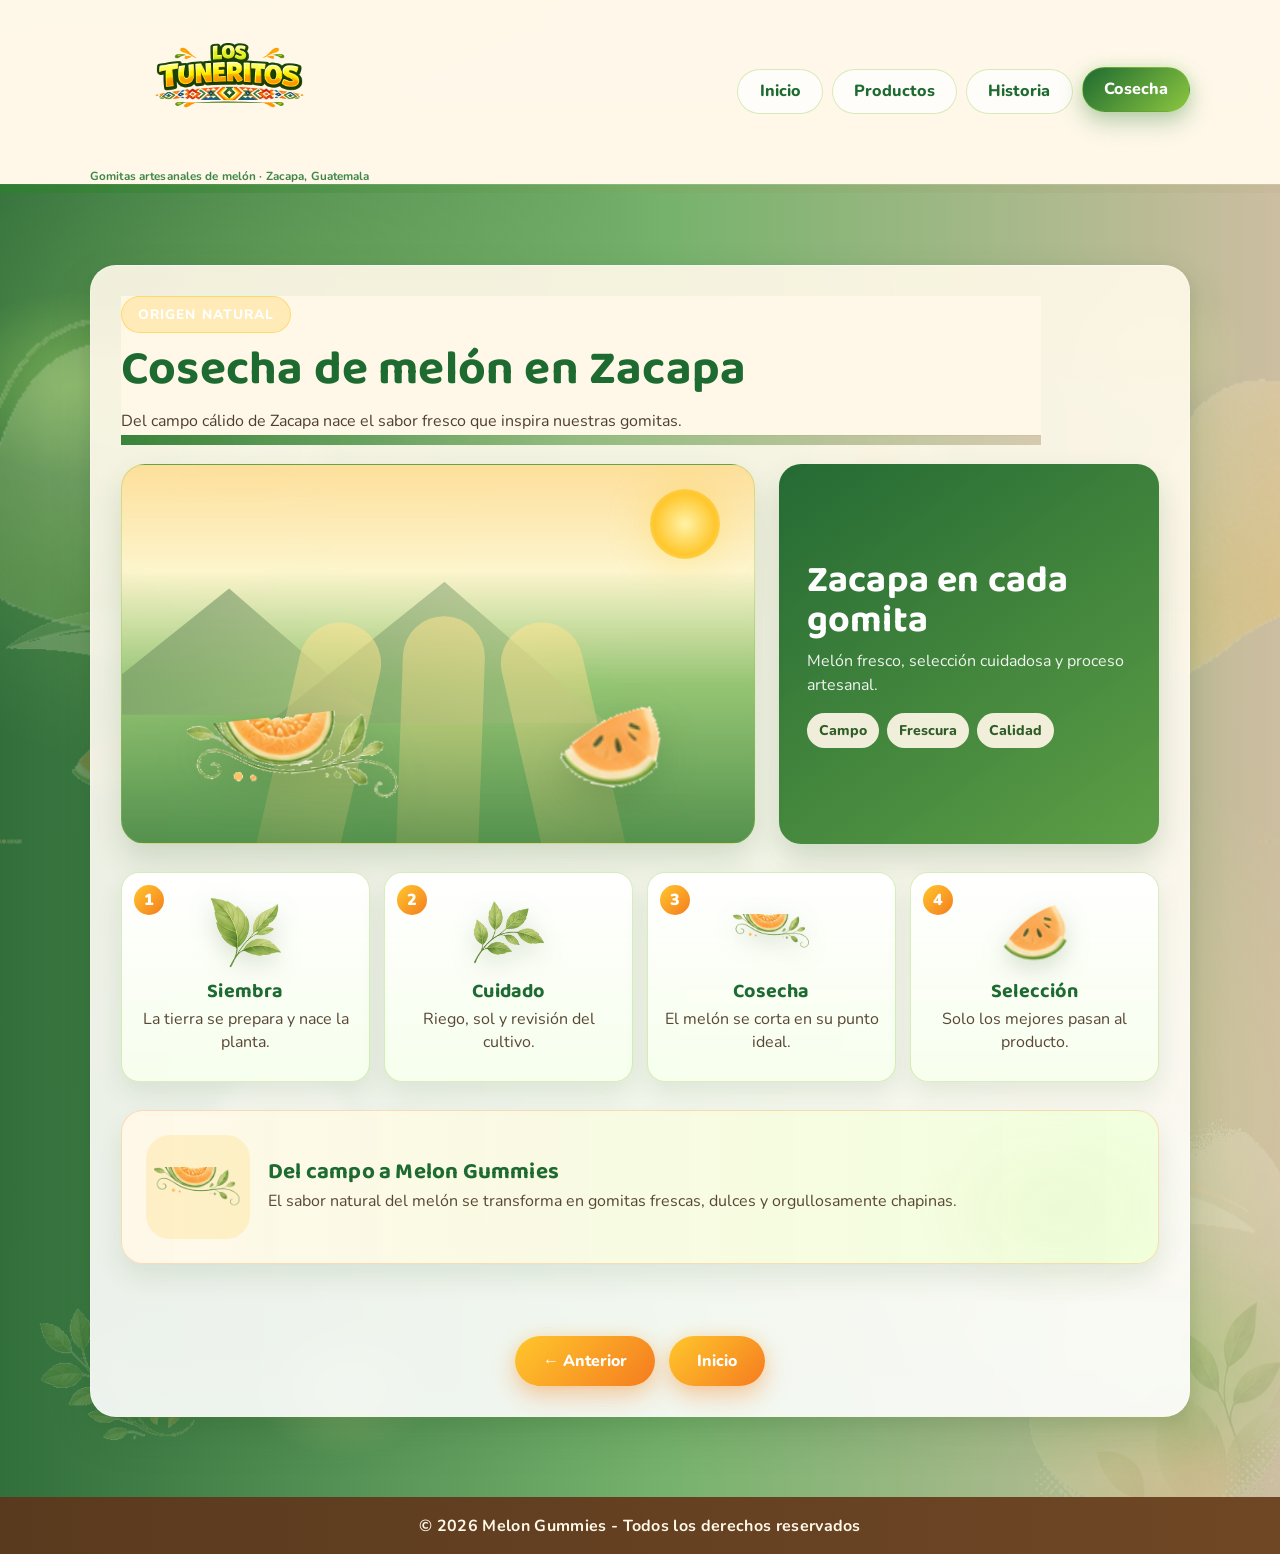
==== PAGINA-PROCESO/COSECHA.HTML @ 184a8f13 "Simplificar cosecha con contenido visual" ====
﻿<!DOCTYPE html>
<html lang="es">
<head>
<meta charset="UTF-8">
<meta name="viewport" content="width=device-width, initial-scale=1.0">
<title>Los Tuneritos | Cosecha</title>
<link rel="icon" type="image/png" href="logo.png">
<link rel="preconnect" href="https://fonts.googleapis.com">
<link rel="preconnect" href="https://fonts.gstatic.com" crossorigin>
<link href="https://fonts.googleapis.com/css2?family=Baloo+2:wght@600;700;800&family=Nunito:wght@400;600;700;800&display=swap" rel="stylesheet">
<link rel="stylesheet" href="style.css">
</head>
<body>
<header>
  <div class="container nav">
    <div class="logo-stack">
      <a class="logo-btn" href="INDEX.HTML" aria-label="Ir al inicio">
        <img src="logo.png" alt="Logo Los Tuneritos">
      </a>
      <p class="logo-microcopy">Gomitas artesanales de melón · Zacapa, Guatemala</p>
    </div>

    <nav class="menu" aria-label="Navegacion principal">
      <a href="INDEX.HTML">Inicio</a>
      <a href="PRODUCTOS.HTML">Productos</a>
      <a href="HISTORIA.HTML">Historia</a>
      <a class="is-active" href="COSECHA.HTML">Cosecha</a>
    </nav>
  </div>
</header>

<section class="page active" id="cosecha">
  <div class="historia-bg" aria-hidden="true">
    <span class="bg-blob blob-left" data-parallax="-0.18"></span>
    <span class="bg-blob blob-right" data-parallax="0.14"></span>
    <span class="bg-circle circle-one" data-parallax="-0.1"></span>
    <span class="bg-circle circle-two" data-parallax="0.08"></span>
    <span class="bg-melon melon-one" data-parallax="0.06"></span>
    <span class="bg-melon melon-two" data-parallax="-0.05"></span>
    <span class="bg-leaf leaf-one" data-parallax="0.1"></span>
    <span class="bg-leaf leaf-two" data-parallax="-0.08"></span>
    <span class="bg-curve curve-one"></span>
    <span class="bg-curve curve-two"></span>
    <span class="bg-textile textile-left"></span>
    <span class="bg-textile textile-right"></span>
  </div>

  <div class="container section-panel cosecha-panel cosecha-visual">
    <header class="cosecha-header">
      <span class="tagline">Origen natural</span>
      <h2>Cosecha de melón en Zacapa</h2>
      <p>Del campo cálido de Zacapa nace el sabor fresco que inspira nuestras gomitas.</p>
    </header>

    <section class="harvest-hero" aria-label="Resumen visual de la cosecha">
      <div class="harvest-field" aria-hidden="true">
        <span class="field-sun"></span>
        <span class="field-mountain mountain-one"></span>
        <span class="field-mountain mountain-two"></span>
        <span class="field-row row-one"></span>
        <span class="field-row row-two"></span>
        <span class="field-row row-three"></span>
        <img class="field-melon melon-large" src="decoracion_recortes_principales/forma_041.png" alt="">
        <img class="field-melon melon-small" src="decoracion_recortes_principales/forma_097.png" alt="">
      </div>
      <div class="harvest-summary">
        <h3>Zacapa en cada gomita</h3>
        <p>Melón fresco, selección cuidadosa y proceso artesanal.</p>
        <div class="harvest-tags" aria-label="Valores de cosecha">
          <span>Campo</span>
          <span>Frescura</span>
          <span>Calidad</span>
        </div>
      </div>
    </section>

    <section class="harvest-flow" aria-label="Proceso visual de cosecha">
      <article class="harvest-card">
        <img src="decoracion_recortes_principales/forma_043.png" alt="">
        <span>1</span>
        <h3>Siembra</h3>
        <p>La tierra se prepara y nace la planta.</p>
      </article>
      <article class="harvest-card">
        <img src="decoracion_recortes_principales/forma_044.png" alt="">
        <span>2</span>
        <h3>Cuidado</h3>
        <p>Riego, sol y revisión del cultivo.</p>
      </article>
      <article class="harvest-card">
        <img src="decoracion_recortes_principales/forma_041.png" alt="">
        <span>3</span>
        <h3>Cosecha</h3>
        <p>El melón se corta en su punto ideal.</p>
      </article>
      <article class="harvest-card">
        <img src="decoracion_recortes_principales/forma_097.png" alt="">
        <span>4</span>
        <h3>Selección</h3>
        <p>Solo los mejores pasan al producto.</p>
      </article>
    </section>

    <section class="harvest-finish" aria-label="Del melón al producto">
      <div class="finish-icon" aria-hidden="true">
        <img src="decoracion_recortes_principales/forma_041.png" alt="">
      </div>
      <div>
        <h3>Del campo a Melon Gummies</h3>
        <p>El sabor natural del melón se transforma en gomitas frescas, dulces y orgullosamente chapinas.</p>
      </div>
    </section>

    <div class="nav-buttons">
      <a class="btn" href="HISTORIA.HTML">&larr; Anterior</a>
      <a class="btn" href="INDEX.HTML">Inicio</a>
    </div>
  </div>
</section>

<footer>
  <p>© 2026 Melon Gummies - Todos los derechos reservados</p>
</footer>
<script src="script.js" defer></script>
</body>
</html>
---- PAGINA-PROCESO/style.css ----
* {
  margin: 0;
  padding: 0;
  box-sizing: border-box;
}

:root {
  --verde-melon: #1E6B31;
  --verde-limon: #8CC63F;
  --amarillo-frutal: #FFC72C;
  --naranja-vibrante: #F57C1F;
  --cafe-zacapa: #5A3A1E;
  --crema-calido: #FFF8E8;
  --verde-suave: #D9F2C1;
  --rojo-frutal: #E94E3C;
  --blanco: #FFFFFF;
  --texto-principal: #2F261C;
  --sombra-soft: 0 16px 40px rgba(30, 107, 49, 0.16);
  --sombra-card: 0 10px 24px rgba(90, 58, 30, 0.14);
}

html {
  scroll-behavior: smooth;
}

body {
  min-height: 100vh;
  font-family: "Nunito", "Trebuchet MS", sans-serif;
  color: var(--texto-principal);
  transition: opacity 0.2s ease, transform 0.2s ease;
  background:
    radial-gradient(1200px 500px at 5% -10%, rgba(140, 198, 63, 0.20), transparent 55%),
    radial-gradient(1100px 500px at 95% -20%, rgba(245, 124, 31, 0.20), transparent 55%),
    linear-gradient(180deg, #fffef9 0%, var(--crema-calido) 65%, #fff 100%);
}

body.page-leave {
  opacity: 0.8;
  transform: translateY(5px);
}

.container {
  width: min(1100px, 92%);
  margin: auto;
}

header {
  --scroll-shrink: 0;
  --logo-max: 166px;
  --logo-min: 148px;
  --nav-max: 152px;
  --nav-min: 138px;
  --line-max: 10px;
  --line-min: 7px;
  position: sticky;
  top: 0;
  z-index: 50;
  background: rgba(255, 248, 232, 0.88);
  backdrop-filter: blur(10px);
  border-bottom: 1px solid rgba(30, 107, 49, 0.16);
  transition: background-color 0.5s ease;
}

header::after {
  content: "";
  position: absolute;
  left: 0;
  right: 0;
  bottom: calc(-1 * (var(--line-max) - (var(--line-max) - var(--line-min)) * var(--scroll-shrink)));
  height: calc(var(--line-max) - (var(--line-max) - var(--line-min)) * var(--scroll-shrink));
  background: linear-gradient(90deg, rgba(47, 125, 50, 0.95), rgba(120, 172, 100, 0.78), rgba(199, 183, 152, 0.7));
  pointer-events: none;
  transition: height 0.5s ease, bottom 0.5s ease;
}

.nav {
  min-height: calc(var(--nav-max) - (var(--nav-max) - var(--nav-min)) * var(--scroll-shrink));
  display: flex;
  align-items: center;
  justify-content: space-between;
  gap: clamp(10px, 2vw, 20px);
  transition: min-height 0.5s ease;
}

.logo-stack {
  display: inline-flex;
  flex-direction: column;
  align-items: center;
  gap: 4px;
}

.logo-microcopy {
  display: inline-block;
  color: rgba(47, 125, 59, 0.92);
  font-weight: 700;
  font-size: clamp(0.73rem, 0.9vw, 0.85rem);
  letter-spacing: 0.01em;
  text-align: center;
  text-wrap: balance;
}

.logo-btn {
  display: inline-flex;
  align-items: center;
  background: none;
  border: 0;
  cursor: pointer;
  border-radius: 18px;
  transition: transform 0.2s ease;
  text-decoration: none;
}

.logo-btn:hover {
  transform: scale(1.03);
}

.logo-btn img {
  height: calc(var(--logo-max) - (var(--logo-max) - var(--logo-min)) * var(--scroll-shrink));
  border-radius: 14px;
  transition: height 0.5s ease;
}

.menu {
  display: flex;
  align-items: center;
  gap: clamp(6px, 0.7vw, 12px);
  flex-wrap: wrap;
  justify-content: flex-end;
}

.menu button,
.menu a {
  display: inline-block;
  position: relative;
  overflow: hidden;
  border: 0;
  padding:
    calc(0.78rem - 0.10rem * var(--scroll-shrink))
    calc(1.35rem - 0.16rem * var(--scroll-shrink));
  border-radius: 999px;
  cursor: pointer;
  font-weight: 800;
  font-size: calc(1.02rem - 0.08rem * var(--scroll-shrink));
  min-height: calc(2.85rem - 0.30rem * var(--scroll-shrink));
  line-height: 1;
  white-space: nowrap;
  font-family: "Nunito", "Trebuchet MS", sans-serif;
  color: var(--verde-melon);
  background: rgba(255, 255, 255, 0.72);
  border: 1px solid rgba(140, 198, 63, 0.34);
  transition:
    background 0.2s ease,
    color 0.2s ease,
    border-color 0.2s ease,
    box-shadow 0.2s ease,
    transform 0.2s ease,
    padding 0.5s ease,
    font-size 0.5s ease,
    min-height 0.5s ease;
  text-decoration: none;
}

.menu button::after,
.menu a::after {
  content: "";
  position: absolute;
  inset: 0;
  background: linear-gradient(110deg, transparent 20%, rgba(255, 255, 255, 0.34) 45%, transparent 70%);
  opacity: 0;
  transform: translateX(-120%);
  transition: opacity 0.2s ease, transform 0.38s ease;
  pointer-events: none;
}

.menu button:hover,
.menu button.active,
.menu a:hover,
.menu a.is-active {
  color: #fff;
  background: linear-gradient(135deg, var(--verde-melon), var(--verde-limon));
  transform: translateY(-2px);
  box-shadow:
    0 10px 24px rgba(30, 107, 49, 0.30),
    0 0 14px rgba(152, 226, 96, 0.28);
}

.menu button:hover::after,
.menu button.active::after,
.menu a:hover::after,
.menu a.is-active::after {
  opacity: 1;
  transform: translateX(115%);
}

.page {
  --tone-left: rgba(47, 125, 50, 0.95);
  --tone-mid: rgba(102, 172, 92, 0.88);
  --tone-right: rgba(201, 184, 154, 0.9);
  display: none;
  min-height: calc(100vh - 120px);
  padding: clamp(46px, 7vw, 80px) 0;
  position: relative;
  isolation: isolate;
  overflow: hidden;
  background: linear-gradient(90deg, var(--tone-left) 0%, var(--tone-mid) 52%, var(--tone-right) 100%);
}

.page.active {
  display: block;
  animation: fadeIn 0.5s ease;
}

.page::before {
  content: "";
  position: absolute;
  inset: 0;
  z-index: -2;
  background:
    radial-gradient(58vmax 45vmax at 18% 18%, rgba(198, 241, 126, 0.26), transparent 62%),
    radial-gradient(54vmax 44vmax at 78% 70%, rgba(255, 238, 164, 0.22), transparent 64%),
    radial-gradient(38vmax 30vmax at 50% 36%, rgba(255, 255, 255, 0.12), transparent 70%);
}

.page::after {
  content: "";
  position: absolute;
  inset: -8%;
  z-index: -1;
  pointer-events: none;
  background:
    radial-gradient(180px 130px at 12% 20%, rgba(174, 224, 102, 0.42), transparent 72%),
    radial-gradient(140px 100px at 84% 18%, rgba(248, 244, 170, 0.34), transparent 72%),
    radial-gradient(220px 160px at 86% 84%, rgba(153, 209, 88, 0.30), transparent 75%),
    radial-gradient(120px 90px at 30% 86%, rgba(245, 238, 156, 0.26), transparent 76%);
  filter: blur(2px);
  opacity: 0.95;
  animation: bgFloat 16s ease-in-out infinite alternate;
}

#inicio {
  --tone-left: rgba(34, 102, 45, 0.95);
  --tone-mid: rgba(95, 168, 92, 0.88);
  --tone-right: rgba(201, 184, 154, 0.9);
}

#productos {
  --tone-left: rgba(40, 112, 50, 0.95);
  --tone-mid: rgba(110, 180, 98, 0.88);
  --tone-right: rgba(205, 190, 160, 0.9);
}

#historia {
  --tone-left: rgba(43, 108, 52, 0.95);
  --tone-mid: rgba(103, 172, 92, 0.88);
  --tone-right: rgba(201, 184, 154, 0.9);
}

#cosecha {
  --tone-left: rgba(38, 103, 49, 0.95);
  --tone-mid: rgba(99, 168, 89, 0.88);
  --tone-right: rgba(199, 183, 152, 0.9);
}

/* Historia page: integrated header + organic background */
.historia-page header {
  background:
    linear-gradient(180deg, rgba(255, 248, 232, 0.96) 0%, rgba(241, 250, 225, 0.86) 100%);
  border-bottom-color: rgba(47, 125, 59, 0.2);
}

.historia-page header::after {
  height: 4px;
  bottom: -4px;
  background:
    repeating-linear-gradient(
      90deg,
      rgba(47, 125, 59, 0.8) 0 18px,
      rgba(242, 140, 40, 0.7) 18px 32px,
      rgba(246, 200, 95, 0.8) 32px 44px,
      rgba(61, 109, 176, 0.65) 44px 54px,
      rgba(216, 77, 62, 0.62) 54px 64px
    );
  opacity: 0.72;
}

.historia-page #historia {
  --tone-left: rgba(47, 125, 59, 0.95);
  --tone-mid: rgba(88, 168, 75, 0.9);
  --tone-right: rgba(169, 217, 142, 0.72);
  padding-top: clamp(52px, 7vw, 86px);
}

.historia-page #historia::before {
  background:
    radial-gradient(640px 420px at 10% 12%, rgba(169, 217, 142, 0.42), transparent 64%),
    radial-gradient(540px 360px at 92% 34%, rgba(242, 140, 40, 0.18), transparent 68%),
    radial-gradient(190px 190px at 82% 17%, rgba(255, 255, 255, 0.18), transparent 67%),
    radial-gradient(130px 130px at 24% 72%, rgba(246, 200, 95, 0.16), transparent 68%),
    radial-gradient(92px 92px at 74% 64%, rgba(255, 255, 255, 0.11), transparent 70%);
}

.historia-page #historia::after {
  inset: -2% -4%;
  opacity: 0.72;
  background:
    radial-gradient(320px 190px at 16% 14%, rgba(255, 255, 255, 0.12), transparent 72%),
    radial-gradient(200px 125px at 86% 28%, rgba(255, 240, 190, 0.13), transparent 74%),
    radial-gradient(170px 110px at 8% 76%, rgba(245, 255, 210, 0.1), transparent 75%),
    radial-gradient(150px 100px at 94% 84%, rgba(255, 239, 184, 0.1), transparent 75%);
  filter: blur(1px);
}

h1,
h2,
h3 {
  font-family: "Baloo 2", "Segoe UI", sans-serif;
  letter-spacing: 0.2px;
  line-height: 1.06;
}

h1 {
  font-size: clamp(2.35rem, 5.5vw, 4.4rem);
  margin-bottom: 14px;
}

h2 {
  font-size: clamp(1.9rem, 4.5vw, 3rem);
  margin-bottom: 14px;
}

h3 {
  font-size: 1.4rem;
}

.tagline {
  display: inline-block;
  margin-bottom: 12px;
  padding: 8px 16px;
  border-radius: 999px;
  background: rgba(255, 199, 44, 0.25);
  border: 1px solid rgba(255, 199, 44, 0.52);
  color: #fff;
  font-weight: 800;
  text-transform: uppercase;
  font-size: 0.85rem;
  letter-spacing: 0.08em;
}

.hero,
.grid-2,
.quick-grid,
.cards {
  display: grid;
  gap: 24px;
}

.hero,
.grid-2 {
  grid-template-columns: 1fr 1fr;
  align-items: center;
}

.hero {
  position: relative;
  overflow: hidden;
  border-radius: 36px;
  padding: clamp(20px, 4vw, 34px);
  background:
    radial-gradient(circle at 30% 55%, rgba(240, 255, 180, 0.35) 0%, rgba(240, 255, 180, 0.18) 18%, transparent 38%),
    radial-gradient(circle at 18% 78%, rgba(255, 210, 90, 0.18) 0%, transparent 22%),
    radial-gradient(circle at 72% 42%, rgba(255, 235, 170, 0.10) 0%, transparent 28%),
    linear-gradient(90deg, #4f9b63 0%, #7f9870 45%, #9d9a77 70%, #a79a78 100%);
  box-shadow: 0 24px 46px rgba(28, 57, 23, 0.24);
}

.hero::before {
  content: "";
  position: absolute;
  inset: 0;
  z-index: 0;
  pointer-events: none;
  background:
    radial-gradient(circle at 22% 82%, rgba(255, 196, 0, 0.18) 0 6%, transparent 7%),
    radial-gradient(circle at 12% 76%, rgba(255, 196, 0, 0.12) 0 10%, transparent 11%),
    radial-gradient(circle at 26% 28%, rgba(255, 255, 255, 0.08) 0 16%, transparent 17%);
}

.hero::after {
  content: "";
  position: absolute;
  width: clamp(300px, 45vw, 480px);
  height: clamp(300px, 45vw, 480px);
  left: clamp(30px, 15vw, 180px);
  top: clamp(40px, 9vw, 140px);
  z-index: 0;
  border-radius: 50%;
  pointer-events: none;
  filter: blur(0.5px);
  background: radial-gradient(circle, rgba(245, 255, 190, 0.95) 0%, rgba(220, 235, 150, 0.55) 45%, rgba(255, 255, 255, 0.08) 72%, transparent 100%);
  box-shadow: 0 30px 80px rgba(0, 0, 0, 0.15);
}

.hero > * {
  position: relative;
  z-index: 1;
}

.hero-content,
.section-copy {
  color: #fff;
  text-shadow: 0 2px 8px rgba(0, 0, 0, 0.35);
}

.hero-content p,
.section-copy p {
  font-size: clamp(1.02rem, 1.3vw, 1.18rem);
  line-height: 1.62;
}

.historia-section {
  --h-verde-dark: #2f7d3b;
  --h-verde-mid: #58a84b;
  --h-verde-soft: #a9d98e;
  --h-naranja: #f28c28;
  --h-amarillo: #f6c85f;
  --h-crema: #fff8e8;
  background:
    linear-gradient(125deg, rgba(47, 125, 59, 0.96) 0%, rgba(88, 168, 75, 0.92) 48%, rgba(169, 217, 142, 0.78) 78%, rgba(255, 248, 232, 0.62) 100%);
}

.historia-shell {
  position: relative;
  display: grid;
  grid-template-columns: minmax(0, 2.2fr) minmax(280px, 1fr);
  gap: clamp(18px, 2.4vw, 32px);
  align-items: start;
}

.historia-main {
  position: relative;
  z-index: 2;
  padding: clamp(24px, 3vw, 38px);
  border-radius: 28px;
  background: linear-gradient(180deg, rgba(255, 255, 255, 0.16), rgba(255, 255, 255, 0.12));
  border: 1px solid rgba(255, 255, 255, 0.26);
  backdrop-filter: blur(6px);
  box-shadow:
    0 16px 32px rgba(25, 65, 33, 0.18),
    inset 0 1px 0 rgba(255, 255, 255, 0.24);
}

.historia-main h2 {
  font-size: clamp(2.2rem, 4.4vw, 3.4rem);
  margin-bottom: 18px;
  text-shadow: 0 4px 14px rgba(18, 52, 27, 0.26);
}

.historia-copy-flow {
  column-count: 2;
  column-gap: clamp(18px, 2.3vw, 30px);
}

.historia-copy-flow p {
  break-inside: avoid;
  margin: 0 0 14px;
  color: rgba(247, 255, 240, 0.97);
  font-size: clamp(1rem, 1.2vw, 1.09rem);
  line-height: 1.72;
  text-wrap: pretty;
}

.historia-brand {
  position: sticky;
  top: calc(var(--nav-max) + 24px);
  z-index: 2;
}

.historia-brand-media {
  padding: clamp(14px, 1.8vw, 22px);
  border-radius: 26px;
  background:
    radial-gradient(circle at 22% 16%, rgba(246, 200, 95, 0.25), transparent 54%),
    radial-gradient(circle at 84% 76%, rgba(169, 217, 142, 0.24), transparent 52%),
    linear-gradient(180deg, rgba(255, 255, 255, 0.18), rgba(255, 255, 255, 0.12));
  border: 1px solid rgba(255, 255, 255, 0.34);
  box-shadow: 0 16px 34px rgba(20, 58, 30, 0.2);
}

.historia-brand-media img {
  width: 100%;
  max-width: 460px;
  margin: auto;
  display: block;
  border-radius: 22px;
  border: 2px solid rgba(255, 255, 255, 0.46);
  box-shadow: 0 10px 24px rgba(20, 57, 31, 0.2);
}

.historia-pillars-grid {
  grid-column: 1 / -1;
  display: grid;
  grid-template-columns: repeat(3, minmax(0, 1fr));
  gap: clamp(14px, 1.8vw, 22px);
}

.historia-pillars-grid .pillar {
  border-radius: 18px;
  padding: clamp(15px, 1.8vw, 20px);
  background: linear-gradient(180deg, rgba(255, 250, 232, 0.95), rgba(255, 255, 255, 0.9));
  border: 1px solid rgba(246, 200, 95, 0.45);
  box-shadow: 0 12px 24px rgba(28, 72, 38, 0.12);
}

.historia-pillars-grid .pillar h3 {
  color: #2f7d3b;
  margin-bottom: 7px;
  font-size: 1.24rem;
}

.historia-pillars-grid .pillar p {
  color: #3d3428;
  font-size: 0.97rem;
  line-height: 1.56;
}

.historia-nav {
  margin-top: clamp(8px, 1.2vw, 14px);
}

/* Decorative layers */
.historia-bg {
  position: absolute;
  inset: 0;
  pointer-events: none;
  overflow: hidden;
}

.historia-bg::before,
.historia-bg::after {
  content: "";
  position: absolute;
  pointer-events: none;
  background-repeat: no-repeat;
  background-size: contain;
  background-position: center;
}

.historia-bg::before {
  width: clamp(170px, 22vw, 300px);
  height: clamp(260px, 34vw, 430px);
  right: -26px;
  bottom: -44px;
  opacity: 0.2;
  background-image: url("decoracion_recortes_principales/forma_059.png");
}

.historia-bg::after {
  width: clamp(90px, 13vw, 170px);
  height: clamp(90px, 13vw, 170px);
  left: clamp(8px, 3vw, 34px);
  bottom: clamp(10px, 5vh, 42px);
  opacity: 0.26;
  background-image: url("decoracion_recortes_principales/forma_152.png");
}

.historia-bg span {
  position: absolute;
  will-change: transform;
  transform: translate3d(var(--parallax-x, 0), var(--parallax-y, 0), 0) rotate(var(--ornament-rotate, 0deg));
  background-repeat: no-repeat;
  background-position: center;
  background-size: contain;
}

.bg-blob {
  opacity: 0.28;
  filter: saturate(1.05);
}

.blob-left {
  width: clamp(260px, 36vw, 460px);
  height: clamp(220px, 32vw, 390px);
  top: clamp(40px, 10vh, 120px);
  left: clamp(-90px, -6vw, -24px);
  background-image: url("decoracion_recortes_principales/forma_001.png");
}

.blob-right {
  width: clamp(260px, 32vw, 410px);
  height: clamp(220px, 28vw, 340px);
  right: clamp(-100px, -8vw, -20px);
  top: clamp(120px, 20vh, 220px);
  background-image: url("decoracion_recortes_principales/forma_004.png");
  opacity: 0.24;
}

.bg-circle {
  opacity: 0.42;
}

.circle-one {
  width: clamp(100px, 12vw, 160px);
  height: clamp(100px, 12vw, 160px);
  left: 16%;
  bottom: 22%;
  background-image: url("decoracion_recortes_principales/forma_009.png");
}

.circle-two {
  width: clamp(100px, 11vw, 170px);
  height: clamp(100px, 11vw, 170px);
  right: 26%;
  top: 16%;
  background-image: url("decoracion_recortes_principales/forma_010.png");
  opacity: 0.34;
}

.bg-melon {
  opacity: 0.2;
}

.melon-one {
  width: clamp(140px, 18vw, 230px);
  height: clamp(70px, 9vw, 120px);
  top: 68%;
  right: 7%;
  background-image: url("decoracion_recortes_principales/forma_041.png");
  --ornament-rotate: -6deg;
}

.melon-two {
  width: clamp(52px, 7vw, 92px);
  height: clamp(52px, 7vw, 92px);
  top: 40%;
  left: 5%;
  background-image: url("decoracion_recortes_principales/forma_097.png");
  opacity: 0.28;
}

.bg-leaf {
  opacity: 0.28;
}

.leaf-one {
  width: clamp(100px, 13vw, 160px);
  height: clamp(95px, 12vw, 150px);
  right: 17%;
  bottom: 18%;
  background-image: url("decoracion_recortes_principales/forma_043.png");
  --ornament-rotate: -18deg;
}

.leaf-two {
  width: clamp(105px, 13vw, 170px);
  height: clamp(95px, 12vw, 150px);
  left: 26%;
  top: 18%;
  background-image: url("decoracion_recortes_principales/forma_044.png");
  --ornament-rotate: 26deg;
}

.bg-curve {
  opacity: 0.22;
}

.curve-one {
  width: clamp(420px, 56vw, 760px);
  height: clamp(72px, 9vw, 130px);
  left: 0;
  top: 30%;
  background-image: url("decoracion_recortes_principales/forma_030.png");
  --ornament-rotate: 0deg;
}

.curve-two {
  width: clamp(300px, 42vw, 560px);
  height: clamp(50px, 6.8vw, 96px);
  right: 2%;
  top: 74%;
  background-image: url("decoracion_recortes_principales/forma_037.png");
  --ornament-rotate: 0deg;
  opacity: 0.2;
}

.bg-textile {
  top: 0;
  bottom: 0;
  width: 22px;
  opacity: 0.32;
  background-image: url("decoracion_recortes_principales/forma_082.png");
  background-repeat: repeat-y;
  background-size: 110px 34px;
}

.textile-left {
  left: 0;
  background-position: center top;
}

.textile-right {
  right: 0;
  background-position: center 12px;
  opacity: 0.26;
}

.reveal-on-scroll {
  opacity: 0;
  transform: translateY(24px);
  transition: opacity 0.62s ease, transform 0.62s ease;
  transition-delay: var(--reveal-delay, 0ms);
}

.reveal-on-scroll.is-visible {
  opacity: 1;
  transform: translateY(0);
}

.hero-img {
  position: relative;
  display: grid;
  place-items: center;
  padding: 24px;
  border-radius: 36px;
  background:
    radial-gradient(circle at 20% 20%, rgba(255, 199, 44, 0.38), transparent 50%),
    radial-gradient(circle at 85% 80%, rgba(140, 198, 63, 0.28), transparent 45%),
    rgba(255, 255, 255, 0.13);
  border: 1px solid rgba(255, 255, 255, 0.28);
  backdrop-filter: blur(4px);
}

.hero-img img {
  width: min(100%, 520px);
  max-height: clamp(320px, 58vh, 620px);
  object-fit: contain;
  object-position: center;
  margin: auto;
  border-radius: 26px;
  display: block;
  box-shadow: var(--sombra-soft);
  border: 3px solid rgba(255, 255, 255, 0.54);
}

.box-img img {
  width: 100%;
  max-width: 460px;
  margin: auto;
  border-radius: 26px;
  display: block;
  box-shadow: var(--sombra-soft);
  border: 3px solid rgba(255, 255, 255, 0.54);
}

.btn {
  display: inline-block;
  position: relative;
  overflow: hidden;
  border: 0;
  border-radius: 999px;
  padding: 14px 28px;
  margin-top: 16px;
  font-family: "Nunito", sans-serif;
  font-size: 1rem;
  font-weight: 800;
  color: #fff;
  cursor: pointer;
  background: linear-gradient(135deg, var(--amarillo-frutal), var(--naranja-vibrante));
  box-shadow:
    0 10px 26px rgba(245, 124, 31, 0.36),
    0 0 14px rgba(255, 191, 68, 0.2);
  transition: transform 0.24s ease, box-shadow 0.24s ease, filter 0.24s ease, background 0.24s ease;
  text-decoration: none;
}

.btn::after {
  content: "";
  position: absolute;
  inset: 0;
  background: linear-gradient(120deg, transparent 25%, rgba(255, 255, 255, 0.30) 50%, transparent 75%);
  opacity: 0;
  transform: translateX(-125%);
  transition: opacity 0.2s ease, transform 0.42s ease;
  pointer-events: none;
}

.btn:hover {
  transform: translateY(-4px) scale(1.015);
  box-shadow:
    0 16px 28px rgba(245, 124, 31, 0.44),
    0 0 20px rgba(255, 189, 72, 0.32);
  filter: saturate(1.12);
}

.btn:hover::after {
  opacity: 1;
  transform: translateX(120%);
}

.quick-wrap {
  position: relative;
  overflow: hidden;
  margin-top: 50px;
  background:
    linear-gradient(120deg, rgba(84, 148, 89, 0.30), rgba(192, 194, 156, 0.24)),
    rgba(255, 255, 255, 0.12);
  border: 1px solid rgba(255, 255, 255, 0.2);
  border-radius: 28px;
  padding: clamp(28px, 4.8vw, 42px);
  backdrop-filter: blur(10px);
  -webkit-backdrop-filter: blur(10px);
  box-shadow:
    0 20px 46px rgba(30, 67, 33, 0.24),
    0 6px 20px rgba(40, 82, 40, 0.12);
}

.quick-wrap::before,
.quick-wrap::after {
  content: "";
  position: absolute;
  inset: 0;
  pointer-events: none;
}

.quick-wrap::before {
  background:
    radial-gradient(210px 145px at 13% 16%, rgba(255, 255, 255, 0.09), transparent 72%),
    radial-gradient(170px 120px at 89% 22%, rgba(255, 206, 82, 0.10), transparent 72%),
    radial-gradient(240px 160px at 86% 83%, rgba(140, 198, 63, 0.09), transparent 74%),
    radial-gradient(180px 120px at 21% 78%, rgba(255, 222, 132, 0.08), transparent 75%);
  opacity: 0.9;
}

.quick-wrap::after {
  inset: -12%;
  filter: blur(1px);
  background:
    radial-gradient(70px 52px at 18% 34%, rgba(245, 255, 195, 0.09), transparent 78%),
    radial-gradient(58px 44px at 70% 74%, rgba(250, 221, 120, 0.09), transparent 80%),
    radial-gradient(50px 38px at 34% 73%, rgba(186, 223, 114, 0.08), transparent 80%);
  opacity: 0.75;
}

.quick-wrap > * {
  position: relative;
  z-index: 1;
}

.quick-title,
.quick-subtitle {
  text-align: center;
  color: #fff;
  text-shadow: 0 5px 16px rgba(0, 0, 0, 0.28);
}

.quick-title {
  font-size: clamp(2.1rem, 4.8vw, 3.35rem);
  letter-spacing: 1px;
  margin-bottom: 12px;
}

.quick-subtitle {
  margin: 0 auto 24px;
  max-width: 630px;
  opacity: 0.8;
  line-height: 1.5;
}

.quick-grid,
.cards {
  grid-template-columns: repeat(auto-fit, minmax(220px, 1fr));
}

.quick-grid {
  gap: clamp(22px, 2.7vw, 36px);
  margin-top: 10px;
}

.quick-card {
  display: block;
  opacity: 0;
  transform: translateY(24px);
  animation: quickCardIn 0.7s cubic-bezier(0.22, 1, 0.36, 1) forwards;
  background: linear-gradient(180deg, rgba(255, 255, 255, 0.96), rgba(248, 255, 237, 0.94));
  border: 1px solid rgba(140, 198, 63, 0.35);
  border-radius: 20px;
  padding: clamp(24px, 2.4vw, 30px);
  box-shadow:
    0 14px 32px rgba(41, 75, 33, 0.12),
    0 3px 10px rgba(50, 84, 42, 0.08);
  cursor: pointer;
  transition:
    transform 0.28s cubic-bezier(0.22, 1, 0.36, 1),
    box-shadow 0.28s ease,
    border-color 0.28s ease,
    filter 0.28s ease,
    background 0.28s ease;
  text-decoration: none;
}

.quick-card:nth-child(1) { animation-delay: 0.08s; }
.quick-card:nth-child(2) { animation-delay: 0.2s; }
.quick-card:nth-child(3) { animation-delay: 0.32s; }

.quick-card:hover,
.quick-card:focus-visible {
  transform: translateY(-8px);
  box-shadow:
    0 24px 40px rgba(30, 95, 42, 0.23),
    0 8px 18px rgba(47, 125, 50, 0.14);
  border-color: rgba(245, 124, 31, 0.45);
  filter: brightness(1.03);
  background: linear-gradient(180deg, rgba(255, 255, 255, 0.99), rgba(252, 255, 240, 0.97));
  outline: none;
}

.quick-icon {
  width: 62px;
  height: 62px;
  border-radius: 18px;
  display: grid;
  place-items: center;
  font-size: 1.7rem;
  margin-bottom: 16px;
  color: #fff;
  background:
    radial-gradient(circle at 32% 28%, rgba(255, 255, 255, 0.34), transparent 44%),
    linear-gradient(145deg, #2a8b3f 0%, #5bb249 54%, #a2d84f 100%);
  box-shadow:
    0 0 0 1px rgba(255, 255, 255, 0.30) inset,
    0 10px 22px rgba(30, 107, 49, 0.34),
    0 0 14px rgba(151, 220, 94, 0.35);
  transition: transform 0.28s ease, box-shadow 0.28s ease, filter 0.28s ease;
}

.quick-card:hover .quick-icon,
.quick-card:focus-visible .quick-icon {
  transform: scale(1.1);
  box-shadow:
    0 0 0 1px rgba(255, 255, 255, 0.40) inset,
    0 14px 26px rgba(30, 107, 49, 0.38),
    0 0 22px rgba(181, 240, 116, 0.44);
  filter: saturate(1.06);
}

.quick-card h3 {
  color: var(--cafe-zacapa);
  margin-bottom: 6px;
}

.quick-card p {
  color: #4d3e2f;
  line-height: 1.52;
  margin-bottom: 14px;
}

.mini-link {
  display: inline-flex;
  align-items: center;
  justify-content: center;
  padding: 9px 15px;
  border-radius: 999px;
  font-weight: 800;
  font-size: 0.92rem;
  color: #fff;
  background: linear-gradient(135deg, #f7a72c, var(--naranja-vibrante));
  box-shadow: 0 8px 18px rgba(245, 124, 31, 0.30);
  transition: transform 0.24s ease, filter 0.24s ease, box-shadow 0.24s ease, background 0.24s ease;
}

.quick-card:hover .mini-link,
.quick-card:focus-visible .mini-link {
  transform: translateY(-2px);
  filter: brightness(1.06);
  box-shadow: 0 12px 20px rgba(245, 124, 31, 0.36);
  background: linear-gradient(135deg, #ffbf44, #ff8e2a);
}

.section-panel {
  position: relative;
  overflow: hidden;
  background:
    linear-gradient(180deg, rgba(255, 248, 232, 0.92), rgba(255, 255, 255, 0.9));
  border: 1px solid rgba(255, 255, 255, 0.22);
  border-radius: 26px;
  padding: clamp(20px, 4vw, 30px);
  box-shadow:
    0 18px 42px rgba(34, 74, 32, 0.16),
    0 5px 16px rgba(59, 94, 45, 0.10);
  backdrop-filter: blur(8px);
  -webkit-backdrop-filter: blur(8px);
}

.section-panel::before {
  content: "";
  position: absolute;
  inset: 0;
  pointer-events: none;
  background:
    radial-gradient(180px 110px at 14% 16%, rgba(255, 255, 255, 0.1), transparent 72%),
    radial-gradient(200px 140px at 88% 82%, rgba(140, 198, 63, 0.08), transparent 74%);
  opacity: 0.8;
}

.section-panel h2 {
  color: var(--verde-melon);
}

.section-panel > p {
  color: #4a3b2a;
  margin-bottom: 18px;
  font-size: 1.02rem;
}

.section-heading-row {
  display: flex;
  align-items: center;
  justify-content: space-between;
  gap: 12px;
  flex-wrap: wrap;
}

.order-counter-pill {
  display: inline-flex;
  align-items: center;
  justify-content: center;
  border-radius: 999px;
  padding: 8px 14px;
  font-weight: 800;
  font-size: 0.9rem;
  color: #255e2f;
  background: linear-gradient(135deg, rgba(255, 244, 198, 0.95), rgba(217, 242, 193, 0.95));
  border: 1px solid rgba(140, 198, 63, 0.5);
  box-shadow: 0 8px 20px rgba(45, 90, 43, 0.12);
}

.product-cards {
  margin-top: 14px;
}

.product-card {
  position: relative;
}

.price-badge {
  position: absolute;
  top: 12px;
  right: 12px;
  z-index: 2;
  border-radius: 999px;
  padding: 7px 12px;
  color: #fff;
  font-size: 0.9rem;
  font-weight: 800;
  letter-spacing: 0.02em;
  background: linear-gradient(135deg, #f7ac2e, #ef7f1c);
  box-shadow: 0 10px 18px rgba(231, 131, 27, 0.35);
}

.product-card-actions {
  margin-top: auto;
  padding: 0 18px 18px;
}

.btn-order {
  width: 100%;
  margin-top: 0;
  text-align: center;
  padding: 12px 18px;
  font-size: 0.96rem;
}

.order-panel {
  margin-top: clamp(24px, 4vw, 34px);
  border-radius: 24px;
  padding: clamp(18px, 3vw, 26px);
  border: 1px solid rgba(140, 198, 63, 0.34);
  background:
    radial-gradient(180px 120px at 14% 16%, rgba(255, 255, 255, 0.22), transparent 72%),
    radial-gradient(220px 140px at 82% 80%, rgba(245, 124, 31, 0.1), transparent 74%),
    linear-gradient(180deg, rgba(255, 253, 245, 0.95), rgba(251, 255, 244, 0.94));
  box-shadow:
    0 16px 30px rgba(38, 80, 35, 0.12),
    inset 0 1px 0 rgba(255, 255, 255, 0.68);
}

.order-panel-head h3 {
  color: var(--verde-melon);
  margin-bottom: 6px;
  font-size: clamp(1.45rem, 2.6vw, 1.9rem);
}

.order-panel-head p {
  color: #4e3f2f;
  line-height: 1.52;
}

.order-grid {
  margin-top: 16px;
  display: grid;
  grid-template-columns: minmax(0, 1.35fr) minmax(250px, 0.9fr);
  gap: 18px;
  align-items: start;
}

.order-items-wrap {
  border-radius: 18px;
  padding: 14px;
  background: rgba(255, 255, 255, 0.78);
  border: 1px solid rgba(140, 198, 63, 0.24);
}

.pedido-empty {
  color: #5d4a36;
  font-weight: 700;
}

.pedido-items {
  list-style: none;
  display: grid;
  gap: 12px;
}

.pedido-item {
  display: grid;
  grid-template-columns: minmax(0, 1fr) auto;
  gap: 12px;
  align-items: center;
  border-radius: 14px;
  border: 1px solid rgba(140, 198, 63, 0.28);
  padding: 12px;
  background: linear-gradient(180deg, rgba(255, 255, 255, 0.96), rgba(246, 255, 235, 0.94));
}

.pedido-item-main h5 {
  margin: 0 0 4px;
  font-size: 1.02rem;
  color: #2a6c38;
}

.pedido-item-main p {
  margin: 0;
  color: #5d4a36;
  font-size: 0.92rem;
}

.pedido-item-actions {
  display: flex;
  align-items: center;
  justify-content: flex-end;
  gap: 10px;
  flex-wrap: wrap;
}

.qty-controls {
  display: inline-flex;
  align-items: center;
  border-radius: 999px;
  border: 1px solid rgba(138, 182, 86, 0.45);
  background: rgba(255, 255, 255, 0.92);
  overflow: hidden;
}

.qty-btn {
  width: 34px;
  height: 34px;
  border: 0;
  cursor: pointer;
  font-size: 1.15rem;
  font-weight: 800;
  color: #2f7d3b;
  background: linear-gradient(180deg, rgba(241, 255, 218, 0.9), rgba(225, 248, 187, 0.9));
  transition: filter 0.2s ease, background 0.2s ease;
}

.qty-btn:hover {
  filter: brightness(1.06);
}

.qty-value {
  min-width: 34px;
  text-align: center;
  font-weight: 800;
  color: #325d2f;
}

.item-remove-btn {
  border: 0;
  border-radius: 999px;
  padding: 8px 14px;
  cursor: pointer;
  font-family: "Nunito", sans-serif;
  font-size: 0.86rem;
  font-weight: 800;
  color: #fff;
  background: linear-gradient(135deg, #f29b39, #dd6f28);
  box-shadow: 0 8px 14px rgba(209, 110, 30, 0.26);
}

.order-summary {
  border-radius: 18px;
  padding: 16px;
  background: linear-gradient(180deg, rgba(255, 255, 255, 0.95), rgba(255, 249, 233, 0.95));
  border: 1px solid rgba(245, 124, 31, 0.2);
  box-shadow: 0 10px 20px rgba(38, 80, 35, 0.1);
}

.order-summary h4 {
  color: var(--verde-melon);
  margin-bottom: 10px;
}

.summary-row {
  display: flex;
  justify-content: space-between;
  align-items: center;
  gap: 8px;
  padding: 8px 0;
  color: #503f2d;
  border-bottom: 1px dashed rgba(107, 149, 82, 0.35);
}

.summary-row:last-of-type {
  margin-bottom: 10px;
}

.whatsapp-btn {
  width: 100%;
  text-align: center;
  margin-top: 8px;
}

.whatsapp-btn.disabled {
  pointer-events: none;
  opacity: 0.5;
  filter: grayscale(0.15);
}

.order-note {
  margin-top: 10px;
  color: #5f4a35;
  font-size: 0.84rem;
  line-height: 1.45;
}

.historia-main {
  display: grid;
  gap: 18px;
}

.historia-intro {
  color: rgba(248, 255, 242, 0.96);
  font-size: clamp(1rem, 1.2vw, 1.1rem);
  line-height: 1.62;
}

.historia-highlight-grid {
  display: grid;
  grid-template-columns: repeat(3, minmax(0, 1fr));
  gap: 12px;
}

.historia-highlight {
  border-radius: 16px;
  padding: 14px;
  border: 1px solid rgba(255, 255, 255, 0.26);
  background: linear-gradient(180deg, rgba(255, 255, 255, 0.18), rgba(255, 255, 255, 0.1));
}

.historia-highlight h3 {
  color: #fff8d8;
  margin-bottom: 6px;
  font-size: 1.12rem;
}

.historia-highlight p {
  color: rgba(248, 255, 242, 0.96);
  font-size: 0.93rem;
  line-height: 1.52;
}

.historia-copy-grid {
  display: grid;
  grid-template-columns: repeat(2, minmax(0, 1fr));
  gap: 12px;
}

.historia-copy-card {
  border-radius: 16px;
  padding: 14px;
  border: 1px solid rgba(255, 255, 255, 0.24);
  background: linear-gradient(180deg, rgba(255, 255, 255, 0.15), rgba(255, 255, 255, 0.08));
}

.historia-copy-card h3 {
  color: #fff4c0;
  font-size: 1.15rem;
  margin-bottom: 6px;
}

.historia-copy-card p {
  color: rgba(248, 255, 242, 0.96);
  line-height: 1.6;
  font-size: 0.95rem;
}

.team-section {
  grid-column: 1 / -1;
  border-radius: 22px;
  padding: clamp(18px, 2.5vw, 26px);
  border: 1px solid rgba(255, 255, 255, 0.3);
  background: linear-gradient(180deg, rgba(255, 255, 255, 0.88), rgba(255, 249, 229, 0.9));
  box-shadow: 0 16px 30px rgba(30, 72, 40, 0.14);
}

.team-head h3 {
  color: #2f7d3b;
  font-size: clamp(1.5rem, 2.8vw, 2rem);
  margin-bottom: 6px;
}

.team-head p {
  color: #564431;
  margin-bottom: 14px;
}

.team-grid {
  display: grid;
  grid-template-columns: repeat(4, minmax(0, 1fr));
  gap: 14px;
}

.team-card {
  border-radius: 16px;
  padding: 12px;
  border: 1px solid rgba(140, 198, 63, 0.32);
  background: linear-gradient(180deg, rgba(255, 255, 255, 0.98), rgba(246, 255, 236, 0.95));
  text-align: center;
}

.team-card img {
  width: 100%;
  max-width: 108px;
  aspect-ratio: 1 / 1;
  object-fit: contain;
  margin-bottom: 8px;
}

.team-card h4 {
  font-size: 1rem;
  color: #2f7d3b;
  margin-bottom: 4px;
}

.team-card p {
  color: #5e4a36;
  font-size: 0.9rem;
}

.cosecha-panel {
  display: grid;
  gap: 20px;
}

.cosecha-visual {
  gap: clamp(18px, 3vw, 28px);
}

.cosecha-header {
  max-width: 920px;
}

.cosecha-header p {
  color: #4f402f;
  line-height: 1.62;
}

.harvest-hero {
  display: grid;
  grid-template-columns: minmax(0, 1.25fr) minmax(260px, 0.75fr);
  gap: clamp(16px, 2.4vw, 24px);
  align-items: stretch;
}

.harvest-field {
  position: relative;
  min-height: clamp(250px, 34vw, 380px);
  overflow: hidden;
  border-radius: 24px;
  border: 1px solid rgba(140, 198, 63, 0.35);
  background:
    linear-gradient(180deg, rgba(255, 218, 139, 0.82) 0%, rgba(255, 245, 199, 0.8) 28%, rgba(133, 189, 96, 0.86) 58%, rgba(74, 139, 68, 0.94) 100%);
  box-shadow: 0 16px 30px rgba(42, 85, 39, 0.16);
}

.field-sun {
  position: absolute;
  top: 24px;
  right: 34px;
  width: 70px;
  height: 70px;
  border-radius: 50%;
  background: radial-gradient(circle, #fff3a8 0%, #ffc72c 62%, rgba(255, 199, 44, 0.18) 100%);
  box-shadow: 0 0 42px rgba(255, 199, 44, 0.38);
}

.field-mountain {
  position: absolute;
  bottom: 34%;
  width: 48%;
  height: 38%;
  background: linear-gradient(140deg, rgba(91, 128, 89, 0.9), rgba(173, 196, 132, 0.82));
  clip-path: polygon(0 100%, 52% 12%, 100% 100%);
  opacity: 0.72;
}

.mountain-one {
  left: -8%;
}

.mountain-two {
  left: 26%;
  transform: scale(1.12);
  opacity: 0.56;
}

.field-row {
  position: absolute;
  bottom: -18%;
  width: 13%;
  height: 78%;
  border-radius: 999px;
  background: linear-gradient(180deg, rgba(255, 228, 145, 0.82), rgba(95, 103, 45, 0.2));
  transform-origin: bottom center;
  opacity: 0.68;
}

.row-one {
  left: 19%;
  transform: rotate(13deg);
}

.row-two {
  left: 43%;
  transform: rotate(2deg);
}

.row-three {
  right: 18%;
  transform: rotate(-13deg);
}

.field-melon {
  position: absolute;
  object-fit: contain;
  filter: drop-shadow(0 14px 20px rgba(48, 80, 34, 0.22));
}

.melon-large {
  left: 11%;
  bottom: 8%;
  width: min(34%, 210px);
  transform: rotate(-6deg);
}

.melon-small {
  right: 13%;
  bottom: 12%;
  width: min(20%, 120px);
  transform: rotate(10deg);
}

.harvest-summary {
  display: flex;
  flex-direction: column;
  justify-content: center;
  border-radius: 22px;
  padding: clamp(18px, 2.8vw, 28px);
  color: #fff;
  background:
    linear-gradient(145deg, rgba(37, 106, 52, 0.96), rgba(100, 164, 72, 0.9)),
    var(--verde-melon);
  box-shadow: 0 16px 30px rgba(34, 82, 36, 0.18);
}

.harvest-summary h3 {
  margin-bottom: 8px;
  font-size: clamp(1.65rem, 3.4vw, 2.35rem);
}

.harvest-summary p {
  line-height: 1.5;
  color: rgba(255, 255, 255, 0.92);
}

.harvest-tags {
  display: flex;
  flex-wrap: wrap;
  gap: 8px;
  margin-top: 16px;
}

.harvest-tags span {
  border-radius: 999px;
  padding: 8px 12px;
  color: #2f5d28;
  font-size: 0.88rem;
  font-weight: 800;
  background: rgba(255, 248, 232, 0.92);
}

.harvest-flow {
  display: grid;
  grid-template-columns: repeat(4, minmax(0, 1fr));
  gap: 14px;
}

.harvest-card {
  position: relative;
  min-height: 210px;
  border-radius: 18px;
  padding: 16px;
  overflow: hidden;
  text-align: center;
  border: 1px solid rgba(140, 198, 63, 0.32);
  background: linear-gradient(180deg, rgba(255, 255, 255, 0.98), rgba(247, 255, 237, 0.95));
  box-shadow: 0 12px 24px rgba(44, 84, 40, 0.1);
}

.harvest-card img {
  width: 78px;
  height: 78px;
  object-fit: contain;
  margin: 4px auto 10px;
  display: block;
  filter: drop-shadow(0 8px 12px rgba(49, 89, 38, 0.18));
}

.harvest-card span {
  position: absolute;
  top: 12px;
  left: 12px;
  width: 30px;
  height: 30px;
  display: grid;
  place-items: center;
  border-radius: 50%;
  color: #fff;
  font-weight: 900;
  background: linear-gradient(135deg, var(--amarillo-frutal), var(--naranja-vibrante));
}

.harvest-card h3 {
  color: var(--verde-melon);
  margin-bottom: 6px;
  font-size: 1.24rem;
}

.harvest-card p {
  color: #594735;
  line-height: 1.42;
}

.harvest-finish {
  display: grid;
  grid-template-columns: auto minmax(0, 1fr);
  gap: 18px;
  align-items: center;
  border-radius: 22px;
  padding: clamp(16px, 2.5vw, 24px);
  border: 1px solid rgba(245, 124, 31, 0.24);
  background:
    linear-gradient(90deg, rgba(255, 248, 232, 0.98), rgba(241, 255, 220, 0.94));
  box-shadow: 0 14px 26px rgba(44, 84, 40, 0.1);
}

.finish-icon {
  width: 104px;
  height: 104px;
  display: grid;
  place-items: center;
  border-radius: 24px;
  background: rgba(255, 199, 44, 0.18);
}

.finish-icon img {
  width: 88px;
  height: 88px;
  object-fit: contain;
}

.harvest-finish h3 {
  color: var(--verde-melon);
  margin-bottom: 6px;
}

.harvest-finish p {
  color: #594735;
  line-height: 1.48;
}

.cosecha-info-grid,
.cosecha-steps-grid,
.cosecha-quality-grid {
  display: grid;
  grid-template-columns: repeat(3, minmax(0, 1fr));
  gap: 14px;
}

.cosecha-info-card,
.step-card,
.quality-card {
  border-radius: 16px;
  padding: 14px;
  border: 1px solid rgba(140, 198, 63, 0.28);
  background: linear-gradient(180deg, rgba(255, 255, 255, 0.98), rgba(247, 255, 237, 0.94));
  box-shadow: 0 10px 18px rgba(44, 84, 40, 0.1);
}

.cosecha-info-card h3,
.quality-card h3 {
  color: #2f7d3b;
  margin-bottom: 6px;
}

.cosecha-info-card p,
.quality-card p,
.step-card p {
  color: #5a4735;
  line-height: 1.56;
}

.cosecha-steps h3 {
  color: #2f7d3b;
  margin-bottom: 10px;
}

.step-card {
  position: relative;
  padding-top: 18px;
}

.step-number {
  display: inline-flex;
  align-items: center;
  justify-content: center;
  width: 32px;
  height: 32px;
  border-radius: 50%;
  margin-bottom: 8px;
  color: #fff;
  font-weight: 800;
  background: linear-gradient(135deg, #f6b53b, #e07a26);
  box-shadow: 0 6px 12px rgba(214, 119, 39, 0.26);
}

.step-card h4 {
  color: #2f7d3b;
  margin-bottom: 6px;
}

.card {
  display: flex;
  flex-direction: column;
  opacity: 0;
  transform: translateY(20px);
  animation: cardIn 0.66s cubic-bezier(0.22, 1, 0.36, 1) forwards;
  overflow: hidden;
  border-radius: 20px;
  box-shadow:
    0 14px 32px rgba(41, 75, 33, 0.12),
    0 3px 10px rgba(50, 84, 42, 0.08);
  background: linear-gradient(180deg, rgba(255, 255, 255, 0.98), rgba(247, 255, 237, 0.95));
  border: 1px solid rgba(217, 242, 193, 0.9);
  transition: transform 0.28s ease, box-shadow 0.28s ease, filter 0.28s ease, background 0.28s ease;
}

.card:hover {
  transform: translateY(-8px);
  box-shadow:
    0 24px 40px rgba(30, 95, 42, 0.20),
    0 8px 18px rgba(47, 125, 50, 0.12);
  filter: brightness(1.02);
  background: linear-gradient(180deg, rgba(255, 255, 255, 1), rgba(252, 255, 240, 0.98));
}

.cards .card:nth-child(1) { animation-delay: 0.05s; }
.cards .card:nth-child(2) { animation-delay: 0.16s; }
.cards .card:nth-child(3) { animation-delay: 0.28s; }

.card img {
  width: 100%;
  height: 250px;
  object-fit: contain;
  object-position: center;
  padding: 14px 14px 0;
  background: #fff;
}

.card img.product-pack {
  transform: scale(var(--pack-scale, 1));
  transform-origin: center center;
}

.txt {
  padding: 18px;
}

.txt h3 {
  color: var(--verde-melon);
  margin-bottom: 6px;
}

.txt p {
  color: #5a4733;
}

.nav-buttons {
  display: flex;
  justify-content: center;
  gap: 14px;
  flex-wrap: wrap;
  margin-top: 28px;
}

.video-box {
  background:
    linear-gradient(180deg, rgba(255, 255, 255, 0.95), rgba(255, 248, 232, 0.92));
  padding: clamp(20px, 4vw, 30px);
  border-radius: 26px;
  border: 1px solid rgba(255, 255, 255, 0.22);
  box-shadow:
    0 16px 34px rgba(37, 72, 31, 0.14),
    0 4px 14px rgba(63, 93, 44, 0.1);
  backdrop-filter: blur(8px);
  -webkit-backdrop-filter: blur(8px);
  transition: transform 0.28s ease, box-shadow 0.28s ease;
}

.video-box:hover {
  transform: translateY(-4px);
  box-shadow:
    0 22px 38px rgba(33, 74, 31, 0.18),
    0 8px 18px rgba(61, 102, 44, 0.12);
}

.video-box p {
  color: #4e3f2f;
  margin-bottom: 16px;
  line-height: 1.55;
}

.video-box h2 {
  color: var(--verde-melon);
  font-size: clamp(1.5rem, 3vw, 2rem);
  margin-top: 14px;
}

video {
  border-radius: 18px;
  border: 2px solid rgba(140, 198, 63, 0.35);
  margin-bottom: 8px;
}

footer {
  background: linear-gradient(90deg, var(--cafe-zacapa), #6f4725);
  color: #fff8e8;
  text-align: center;
  padding: 18px;
  font-weight: 700;
  letter-spacing: 0.02em;
}

@keyframes fadeIn {
  from {
    opacity: 0;
    transform: translateY(8px);
  }
  to {
    opacity: 1;
    transform: translateY(0);
  }
}

@media (max-width: 900px) {
  header {
    --logo-max: 112px;
    --logo-min: 96px;
    --nav-max: 116px;
    --nav-min: 104px;
    --line-max: 7px;
    --line-min: 5px;
  }

  .page {
    min-height: calc(100vh - 100px);
  }

  .hero,
  .grid-2 {
    grid-template-columns: 1fr;
    text-align: center;
  }

  .hero {
    padding: 20px;
  }

  .hero-img img {
    max-height: 420px;
  }

  .hero::after {
    width: 320px;
    height: 320px;
    left: 50%;
    top: 22%;
    transform: translateX(-50%);
  }

  .quick-icon {
    margin-inline: auto;
  }

  .menu {
    justify-content: center;
    gap: 8px;
  }

  .nav {
    flex-direction: column;
    justify-content: center;
    gap: 8px;
    padding: 8px 0 12px;
  }

  .logo-stack {
    width: 100%;
  }

  .logo-microcopy {
    max-width: 96%;
    font-size: 0.72rem;
  }

  .historia-shell {
    grid-template-columns: 1fr;
    gap: 16px;
  }

  .historia-copy-flow {
    column-count: 1;
  }

  .historia-brand {
    position: static;
    order: 2;
  }

  .historia-pillars-grid {
    grid-template-columns: repeat(2, minmax(0, 1fr));
    order: 3;
  }

  .section-heading-row {
    justify-content: center;
    text-align: center;
  }

  .order-grid {
    grid-template-columns: 1fr;
  }

  .pedido-item {
    grid-template-columns: 1fr;
  }

  .pedido-item-actions {
    justify-content: flex-start;
  }

  .historia-highlight-grid {
    grid-template-columns: repeat(2, minmax(0, 1fr));
  }

  .historia-copy-grid {
    grid-template-columns: 1fr;
  }

  .team-grid {
    grid-template-columns: repeat(2, minmax(0, 1fr));
  }

  .cosecha-info-grid,
  .cosecha-steps-grid,
  .cosecha-quality-grid {
    grid-template-columns: repeat(2, minmax(0, 1fr));
  }

  .harvest-hero {
    grid-template-columns: 1fr;
  }

  .harvest-flow {
    grid-template-columns: repeat(2, minmax(0, 1fr));
  }

  .historia-nav {
    order: 4;
  }

  .bg-textile {
    width: 12px;
    opacity: 0.2;
  }
}

@keyframes quickCardIn {
  from {
    opacity: 0;
    transform: translateY(22px);
  }
  to {
    opacity: 1;
    transform: translateY(0);
  }
}

@keyframes cardIn {
  from {
    opacity: 0;
    transform: translateY(18px);
  }
  to {
    opacity: 1;
    transform: translateY(0);
  }
}

@media (min-width: 901px) and (max-width: 1200px) {
  header {
    --logo-max: 152px;
    --logo-min: 136px;
    --nav-max: 148px;
    --nav-min: 132px;
    --line-max: 9px;
    --line-min: 6px;
  }

  .menu {
    justify-content: center;
  }
}

@keyframes bgFloat {
  0% {
    transform: translate3d(0, 0, 0) scale(1);
  }
  50% {
    transform: translate3d(-1.5%, -1%, 0) scale(1.02);
  }
  100% {
    transform: translate3d(1.5%, 1%, 0) scale(1.01);
  }
}

@media (prefers-reduced-motion: reduce) {
  .page::after {
    animation: none;
  }

  .quick-card {
    animation: none;
    opacity: 1;
    transform: none;
  }

  .card {
    animation: none;
    opacity: 1;
    transform: none;
  }
}

@media (max-width: 520px) {
  header {
    --logo-max: 56px;
    --logo-min: 50px;
    --nav-max: 66px;
    --nav-min: 60px;
    --line-max: 4px;
    --line-min: 3px;
  }

  .nav {
    flex-direction: row;
    justify-content: flex-start;
    align-items: center;
    gap: 8px;
    padding: 5px 0 7px;
  }

  .logo-microcopy {
    display: none;
  }

  .logo-stack {
    width: auto;
    flex: 0 0 auto;
  }

  .logo-btn {
    border-radius: 12px;
  }

  .logo-btn img {
    border-radius: 10px;
  }

  .menu {
    flex: 1 1 auto;
    min-width: 0;
    width: auto;
    flex-wrap: nowrap;
    justify-content: flex-start;
    gap: 5px;
    overflow-x: auto;
    padding: 2px 1px 4px;
    scrollbar-width: none;
  }

  .menu::-webkit-scrollbar {
    display: none;
  }

  .menu button,
  .menu a {
    flex: 0 0 auto;
    width: auto;
    min-height: 1.9rem;
    padding: 0.46rem 0.62rem;
    font-size: 0.78rem;
    text-align: center;
  }

  .btn {
    width: 100%;
  }

  .card img {
    height: 220px;
    padding: 10px 10px 0;
  }

  .order-counter-pill {
    width: 100%;
  }

  .price-badge {
    top: 10px;
    right: 10px;
    font-size: 0.84rem;
  }

  .qty-controls {
    width: 100%;
    justify-content: space-between;
  }

  .item-remove-btn {
    width: 100%;
  }

  .team-grid,
  .historia-highlight-grid,
  .harvest-flow,
  .cosecha-info-grid,
  .cosecha-steps-grid,
  .cosecha-quality-grid {
    grid-template-columns: 1fr;
  }

  .harvest-field {
    min-height: 230px;
    border-radius: 18px;
  }

  .harvest-summary {
    border-radius: 18px;
  }

  .harvest-card {
    min-height: 176px;
  }

  .harvest-finish {
    grid-template-columns: 1fr;
    text-align: center;
  }

  .finish-icon {
    margin: auto;
  }

  .historia-pillars-grid {
    grid-template-columns: 1fr;
  }

  .historia-main {
    padding: 18px 16px;
  }

  .historia-main h2 {
    font-size: clamp(1.9rem, 8vw, 2.4rem);
  }

  .bg-textile,
  .bg-curve {
    display: none;
  }
}
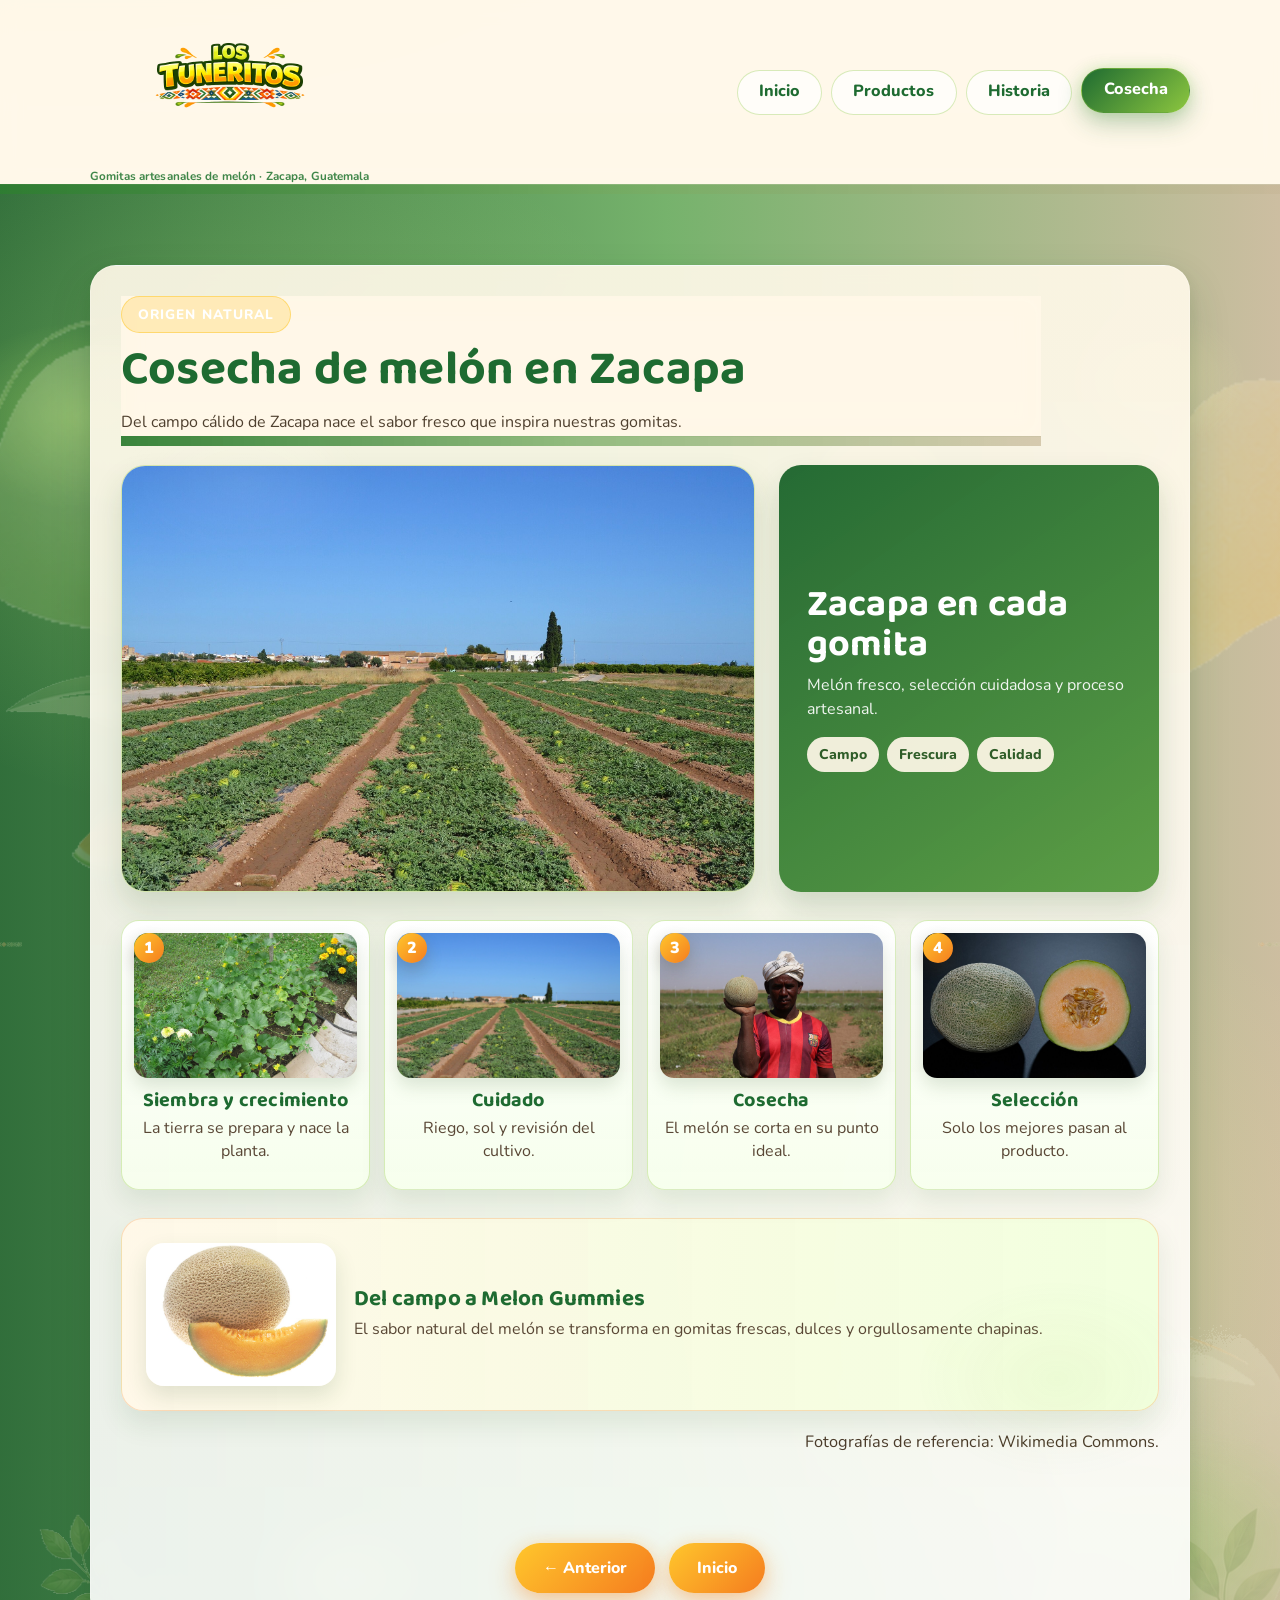
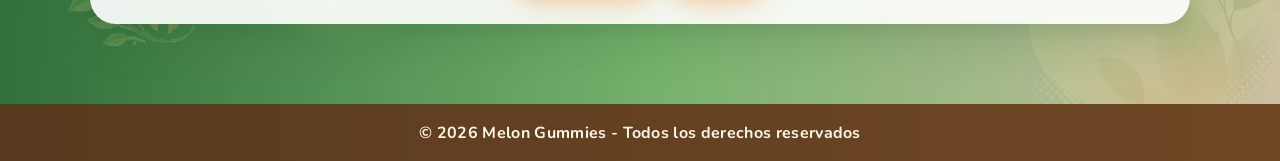
==== commit 1dcb8c8d: "Usar fotos reales en seccion cosecha" ====
--- a/PAGINA-PROCESO/COSECHA.HTML
+++ b/PAGINA-PROCESO/COSECHA.HTML
@@ -53,16 +53,9 @@
     </header>
 
     <section class="harvest-hero" aria-label="Resumen visual de la cosecha">
-      <div class="harvest-field" aria-hidden="true">
-        <span class="field-sun"></span>
-        <span class="field-mountain mountain-one"></span>
-        <span class="field-mountain mountain-two"></span>
-        <span class="field-row row-one"></span>
-        <span class="field-row row-two"></span>
-        <span class="field-row row-three"></span>
-        <img class="field-melon melon-large" src="decoracion_recortes_principales/forma_041.png" alt="">
-        <img class="field-melon melon-small" src="decoracion_recortes_principales/forma_097.png" alt="">
-      </div>
+      <figure class="harvest-photo-feature">
+        <img src="cosecha-img/campo-melon.jpg" alt="Campo de cultivo de melón con surcos verdes">
+      </figure>
       <div class="harvest-summary">
         <h3>Zacapa en cada gomita</h3>
         <p>Melón fresco, selección cuidadosa y proceso artesanal.</p>
@@ -76,25 +69,25 @@
 
     <section class="harvest-flow" aria-label="Proceso visual de cosecha">
       <article class="harvest-card">
-        <img src="decoracion_recortes_principales/forma_043.png" alt="">
+        <img src="cosecha-img/planta-melon.jpg" alt="Planta de melón creciendo en el campo">
         <span>1</span>
-        <h3>Siembra</h3>
+        <h3>Siembra y crecimiento</h3>
         <p>La tierra se prepara y nace la planta.</p>
       </article>
       <article class="harvest-card">
-        <img src="decoracion_recortes_principales/forma_044.png" alt="">
+        <img src="cosecha-img/campo-melon.jpg" alt="Campo de melón cuidado durante el cultivo">
         <span>2</span>
         <h3>Cuidado</h3>
         <p>Riego, sol y revisión del cultivo.</p>
       </article>
       <article class="harvest-card">
-        <img src="decoracion_recortes_principales/forma_041.png" alt="">
+        <img src="cosecha-img/cosecha-manual.jpg" alt="Agricultor mostrando melones recién cosechados">
         <span>3</span>
         <h3>Cosecha</h3>
         <p>El melón se corta en su punto ideal.</p>
       </article>
       <article class="harvest-card">
-        <img src="decoracion_recortes_principales/forma_097.png" alt="">
+        <img src="cosecha-img/seleccion-melones.jpg" alt="Melón fresco cortado y entero para selección">
         <span>4</span>
         <h3>Selección</h3>
         <p>Solo los mejores pasan al producto.</p>
@@ -102,14 +95,14 @@
     </section>
 
     <section class="harvest-finish" aria-label="Del melón al producto">
-      <div class="finish-icon" aria-hidden="true">
-        <img src="decoracion_recortes_principales/forma_041.png" alt="">
-      </div>
+      <img class="finish-photo" src="cosecha-img/melon-fresco.jpg" alt="Melón fresco cortado listo para procesar">
       <div>
         <h3>Del campo a Melon Gummies</h3>
         <p>El sabor natural del melón se transforma en gomitas frescas, dulces y orgullosamente chapinas.</p>
       </div>
     </section>
+
+    <p class="photo-credit">Fotografías de referencia: Wikimedia Commons.</p>
 
     <div class="nav-buttons">
       <a class="btn" href="HISTORIA.HTML">&larr; Anterior</a>
--- a/PAGINA-PROCESO/style.css
+++ b/PAGINA-PROCESO/style.css
@@ -1392,6 +1392,23 @@
   box-shadow: 0 16px 30px rgba(42, 85, 39, 0.16);
 }
 
+.harvest-photo-feature {
+  min-height: clamp(250px, 34vw, 380px);
+  overflow: hidden;
+  border-radius: 24px;
+  border: 1px solid rgba(140, 198, 63, 0.35);
+  box-shadow: 0 16px 30px rgba(42, 85, 39, 0.16);
+  background: rgba(255, 248, 232, 0.58);
+}
+
+.harvest-photo-feature img {
+  width: 100%;
+  height: 100%;
+  min-height: inherit;
+  display: block;
+  object-fit: cover;
+}
+
 .field-sun {
   position: absolute;
   top: 24px;
@@ -1516,9 +1533,9 @@
 
 .harvest-card {
   position: relative;
-  min-height: 210px;
+  min-height: 270px;
   border-radius: 18px;
-  padding: 16px;
+  padding: 12px 12px 16px;
   overflow: hidden;
   text-align: center;
   border: 1px solid rgba(140, 198, 63, 0.32);
@@ -1527,12 +1544,13 @@
 }
 
 .harvest-card img {
-  width: 78px;
-  height: 78px;
-  object-fit: contain;
-  margin: 4px auto 10px;
+  width: 100%;
+  height: 145px;
+  margin: 0 0 12px;
   display: block;
-  filter: drop-shadow(0 8px 12px rgba(49, 89, 38, 0.18));
+  border-radius: 14px;
+  object-fit: cover;
+  box-shadow: 0 8px 18px rgba(49, 89, 38, 0.16);
 }
 
 .harvest-card span {
@@ -1547,6 +1565,7 @@
   color: #fff;
   font-weight: 900;
   background: linear-gradient(135deg, var(--amarillo-frutal), var(--naranja-vibrante));
+  box-shadow: 0 8px 16px rgba(76, 53, 25, 0.22);
 }
 
 .harvest-card h3 {
@@ -1573,19 +1592,12 @@
   box-shadow: 0 14px 26px rgba(44, 84, 40, 0.1);
 }
 
-.finish-icon {
-  width: 104px;
-  height: 104px;
-  display: grid;
-  place-items: center;
-  border-radius: 24px;
-  background: rgba(255, 199, 44, 0.18);
-}
-
-.finish-icon img {
-  width: 88px;
-  height: 88px;
-  object-fit: contain;
+.finish-photo {
+  width: clamp(130px, 18vw, 190px);
+  aspect-ratio: 4 / 3;
+  object-fit: cover;
+  border-radius: 18px;
+  box-shadow: 0 10px 22px rgba(44, 84, 40, 0.14);
 }
 
 .harvest-finish h3 {
@@ -1596,6 +1608,13 @@
 .harvest-finish p {
   color: #594735;
   line-height: 1.48;
+}
+
+.photo-credit {
+  margin-top: -8px;
+  color: rgba(80, 63, 45, 0.72);
+  font-size: 0.82rem;
+  text-align: right;
 }
 
 .cosecha-info-grid,
@@ -2084,12 +2103,17 @@
     border-radius: 18px;
   }
 
+  .harvest-photo-feature {
+    min-height: 230px;
+    border-radius: 18px;
+  }
+
   .harvest-summary {
     border-radius: 18px;
   }
 
   .harvest-card {
-    min-height: 176px;
+    min-height: 244px;
   }
 
   .harvest-finish {
@@ -2097,7 +2121,7 @@
     text-align: center;
   }
 
-  .finish-icon {
+  .finish-photo {
     margin: auto;
   }
 
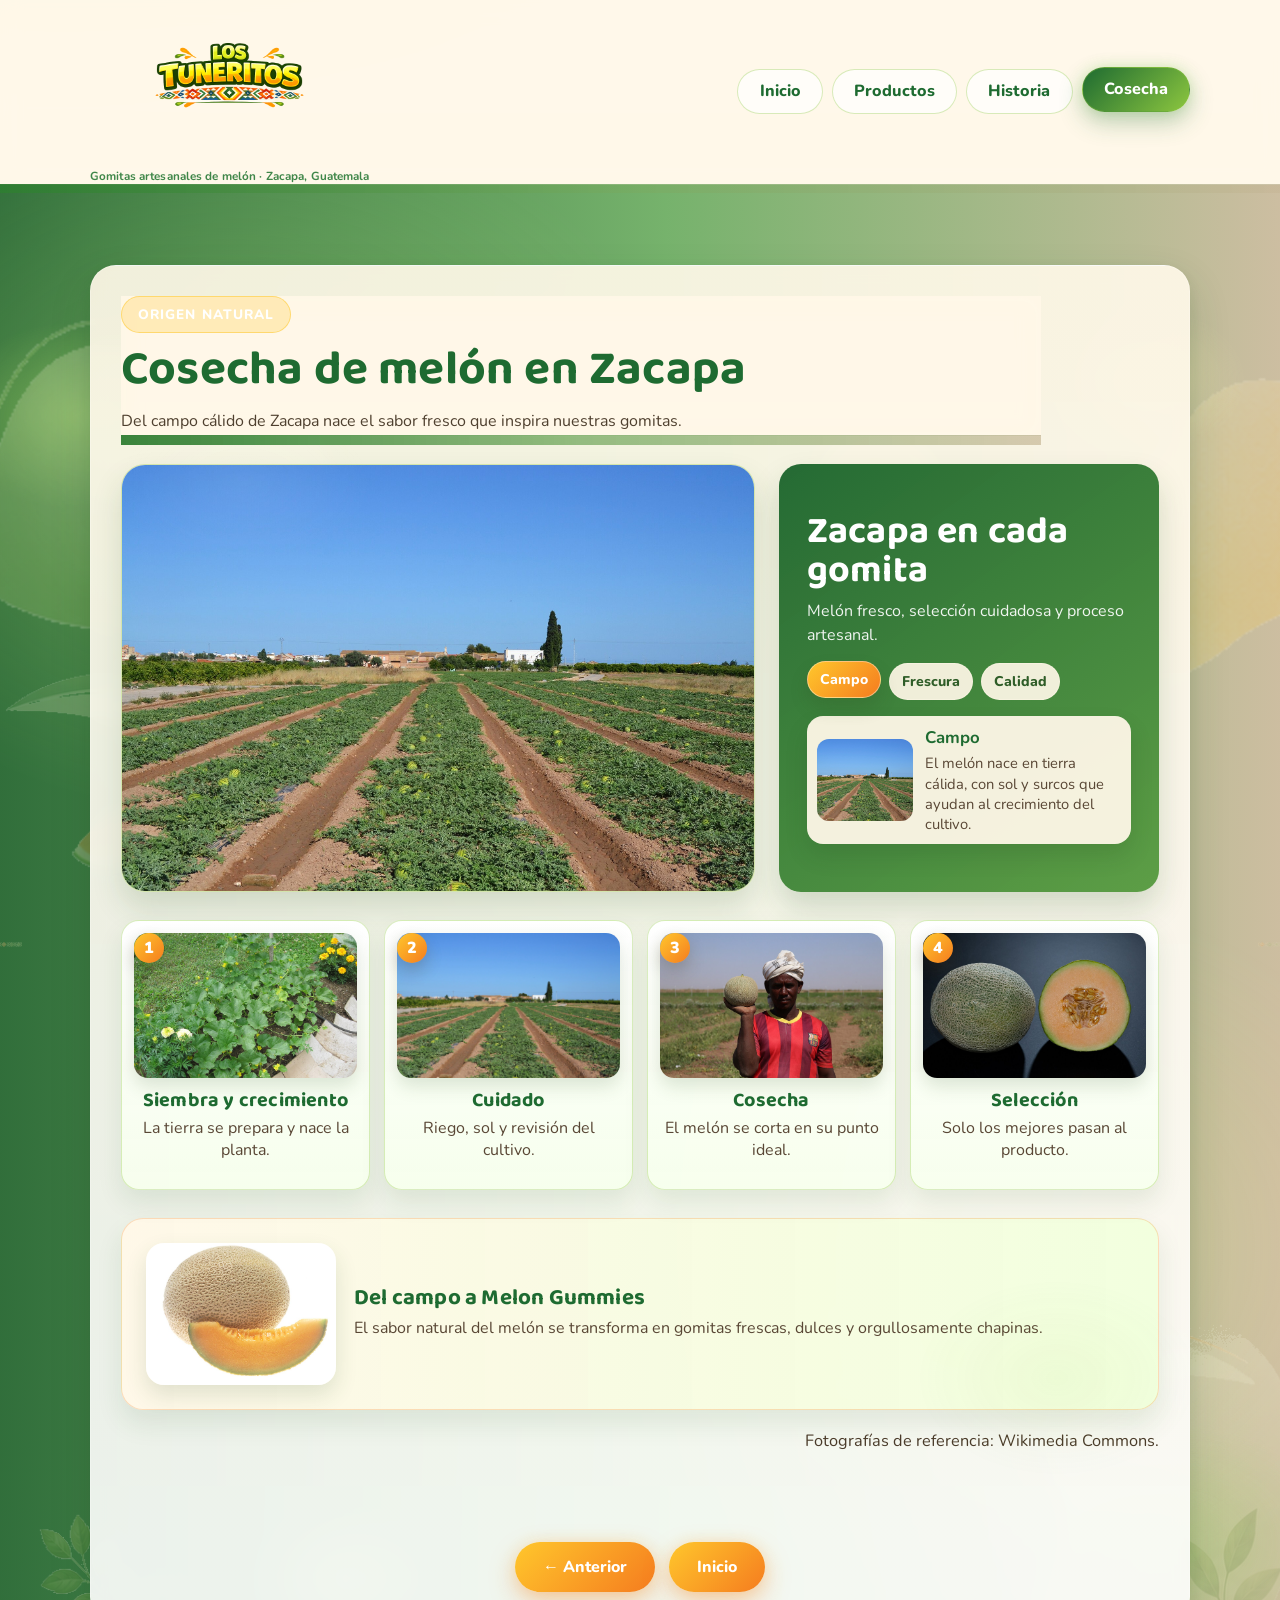
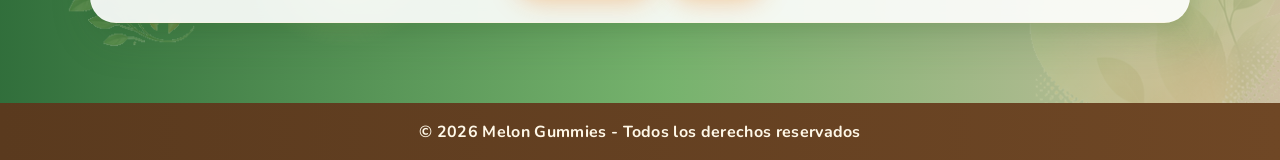
==== commit 2e66fae1: "Hacer interactivos los valores de cosecha" ====
--- a/PAGINA-PROCESO/COSECHA.HTML
+++ b/PAGINA-PROCESO/COSECHA.HTML
@@ -60,10 +60,17 @@
         <h3>Zacapa en cada gomita</h3>
         <p>Melón fresco, selección cuidadosa y proceso artesanal.</p>
         <div class="harvest-tags" aria-label="Valores de cosecha">
-          <span>Campo</span>
-          <span>Frescura</span>
-          <span>Calidad</span>
+          <button class="harvest-tag-btn is-active" type="button" data-harvest-topic="campo" aria-pressed="true">Campo</button>
+          <button class="harvest-tag-btn" type="button" data-harvest-topic="frescura" aria-pressed="false">Frescura</button>
+          <button class="harvest-tag-btn" type="button" data-harvest-topic="calidad" aria-pressed="false">Calidad</button>
         </div>
+        <article class="harvest-topic-card" id="harvestTopicCard" aria-live="polite">
+          <img src="cosecha-img/campo-melon.jpg" alt="Campo de melón en cultivo">
+          <div>
+            <h4>Campo</h4>
+            <p>El melón nace en tierra cálida, con sol y surcos que ayudan al crecimiento del cultivo.</p>
+          </div>
+        </article>
       </div>
     </section>
 
--- a/PAGINA-PROCESO/style.css
+++ b/PAGINA-PROCESO/style.css
@@ -1516,13 +1516,62 @@
   margin-top: 16px;
 }
 
-.harvest-tags span {
+.harvest-tags span,
+.harvest-tag-btn {
   border-radius: 999px;
   padding: 8px 12px;
   color: #2f5d28;
   font-size: 0.88rem;
   font-weight: 800;
   background: rgba(255, 248, 232, 0.92);
+}
+
+.harvest-tag-btn {
+  border: 1px solid rgba(255, 248, 232, 0.46);
+  cursor: pointer;
+  font-family: "Nunito", sans-serif;
+  transition: transform 0.2s ease, background 0.2s ease, box-shadow 0.2s ease;
+}
+
+.harvest-tag-btn:hover,
+.harvest-tag-btn.is-active {
+  color: #fff;
+  background: linear-gradient(135deg, var(--amarillo-frutal), var(--naranja-vibrante));
+  box-shadow: 0 10px 18px rgba(46, 77, 32, 0.2);
+  transform: translateY(-2px);
+}
+
+.harvest-topic-card {
+  display: grid;
+  grid-template-columns: 96px minmax(0, 1fr);
+  gap: 12px;
+  align-items: center;
+  margin-top: 16px;
+  border-radius: 16px;
+  padding: 10px;
+  color: #2f261c;
+  background: rgba(255, 248, 232, 0.94);
+  box-shadow: 0 12px 22px rgba(30, 70, 34, 0.16);
+}
+
+.harvest-topic-card img {
+  width: 96px;
+  height: 82px;
+  display: block;
+  object-fit: cover;
+  border-radius: 12px;
+}
+
+.harvest-topic-card h4 {
+  margin-bottom: 4px;
+  color: var(--verde-melon);
+  font-size: 1.05rem;
+}
+
+.harvest-topic-card p {
+  color: #594735;
+  font-size: 0.92rem;
+  line-height: 1.38;
 }
 
 .harvest-flow {
@@ -2112,6 +2161,15 @@
     border-radius: 18px;
   }
 
+  .harvest-topic-card {
+    grid-template-columns: 1fr;
+  }
+
+  .harvest-topic-card img {
+    width: 100%;
+    height: 138px;
+  }
+
   .harvest-card {
     min-height: 244px;
   }
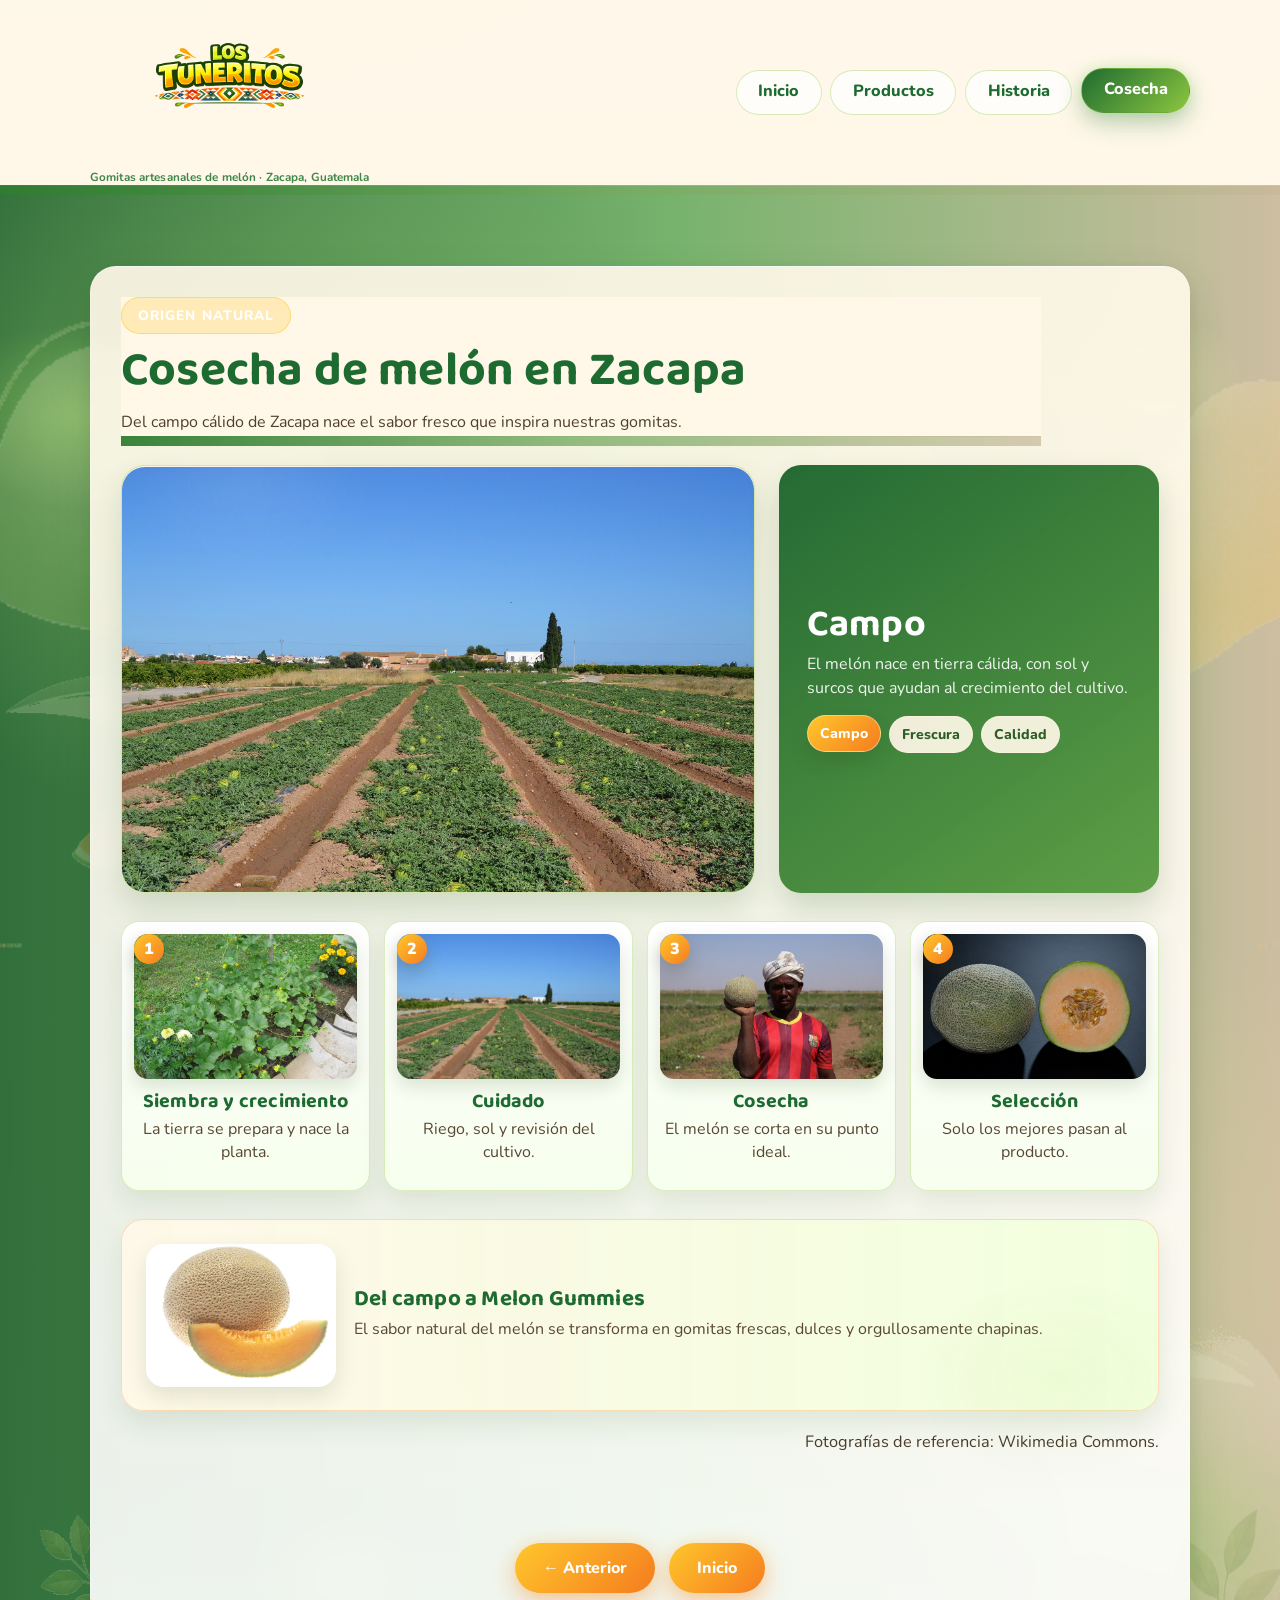
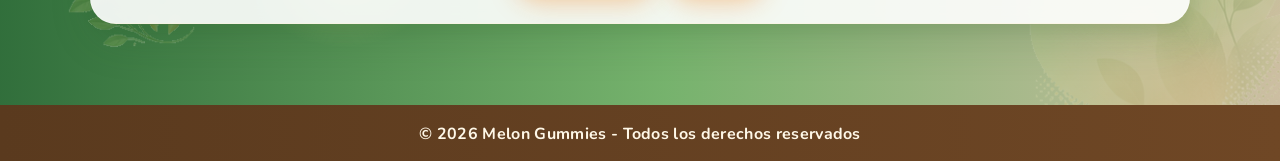
==== commit 73a22d5e: "Cambiar imagen principal con valores de cosecha" ====
--- a/PAGINA-PROCESO/COSECHA.HTML
+++ b/PAGINA-PROCESO/COSECHA.HTML
@@ -54,23 +54,16 @@
 
     <section class="harvest-hero" aria-label="Resumen visual de la cosecha">
       <figure class="harvest-photo-feature">
-        <img src="cosecha-img/campo-melon.jpg" alt="Campo de cultivo de melón con surcos verdes">
+        <img id="harvestFeatureImage" src="cosecha-img/campo-melon.jpg" alt="Campo de cultivo de melón con surcos verdes">
       </figure>
       <div class="harvest-summary">
-        <h3>Zacapa en cada gomita</h3>
-        <p>Melón fresco, selección cuidadosa y proceso artesanal.</p>
+        <h3 id="harvestTopicTitle">Campo</h3>
+        <p id="harvestTopicText">El melón nace en tierra cálida, con sol y surcos que ayudan al crecimiento del cultivo.</p>
         <div class="harvest-tags" aria-label="Valores de cosecha">
           <button class="harvest-tag-btn is-active" type="button" data-harvest-topic="campo" aria-pressed="true">Campo</button>
           <button class="harvest-tag-btn" type="button" data-harvest-topic="frescura" aria-pressed="false">Frescura</button>
           <button class="harvest-tag-btn" type="button" data-harvest-topic="calidad" aria-pressed="false">Calidad</button>
         </div>
-        <article class="harvest-topic-card" id="harvestTopicCard" aria-live="polite">
-          <img src="cosecha-img/campo-melon.jpg" alt="Campo de melón en cultivo">
-          <div>
-            <h4>Campo</h4>
-            <p>El melón nace en tierra cálida, con sol y surcos que ayudan al crecimiento del cultivo.</p>
-          </div>
-        </article>
       </div>
     </section>
 
--- a/PAGINA-PROCESO/style.css
+++ b/PAGINA-PROCESO/style.css
@@ -1541,39 +1541,6 @@
   transform: translateY(-2px);
 }
 
-.harvest-topic-card {
-  display: grid;
-  grid-template-columns: 96px minmax(0, 1fr);
-  gap: 12px;
-  align-items: center;
-  margin-top: 16px;
-  border-radius: 16px;
-  padding: 10px;
-  color: #2f261c;
-  background: rgba(255, 248, 232, 0.94);
-  box-shadow: 0 12px 22px rgba(30, 70, 34, 0.16);
-}
-
-.harvest-topic-card img {
-  width: 96px;
-  height: 82px;
-  display: block;
-  object-fit: cover;
-  border-radius: 12px;
-}
-
-.harvest-topic-card h4 {
-  margin-bottom: 4px;
-  color: var(--verde-melon);
-  font-size: 1.05rem;
-}
-
-.harvest-topic-card p {
-  color: #594735;
-  font-size: 0.92rem;
-  line-height: 1.38;
-}
-
 .harvest-flow {
   display: grid;
   grid-template-columns: repeat(4, minmax(0, 1fr));
@@ -2161,15 +2128,6 @@
     border-radius: 18px;
   }
 
-  .harvest-topic-card {
-    grid-template-columns: 1fr;
-  }
-
-  .harvest-topic-card img {
-    width: 100%;
-    height: 138px;
-  }
-
   .harvest-card {
     min-height: 244px;
   }
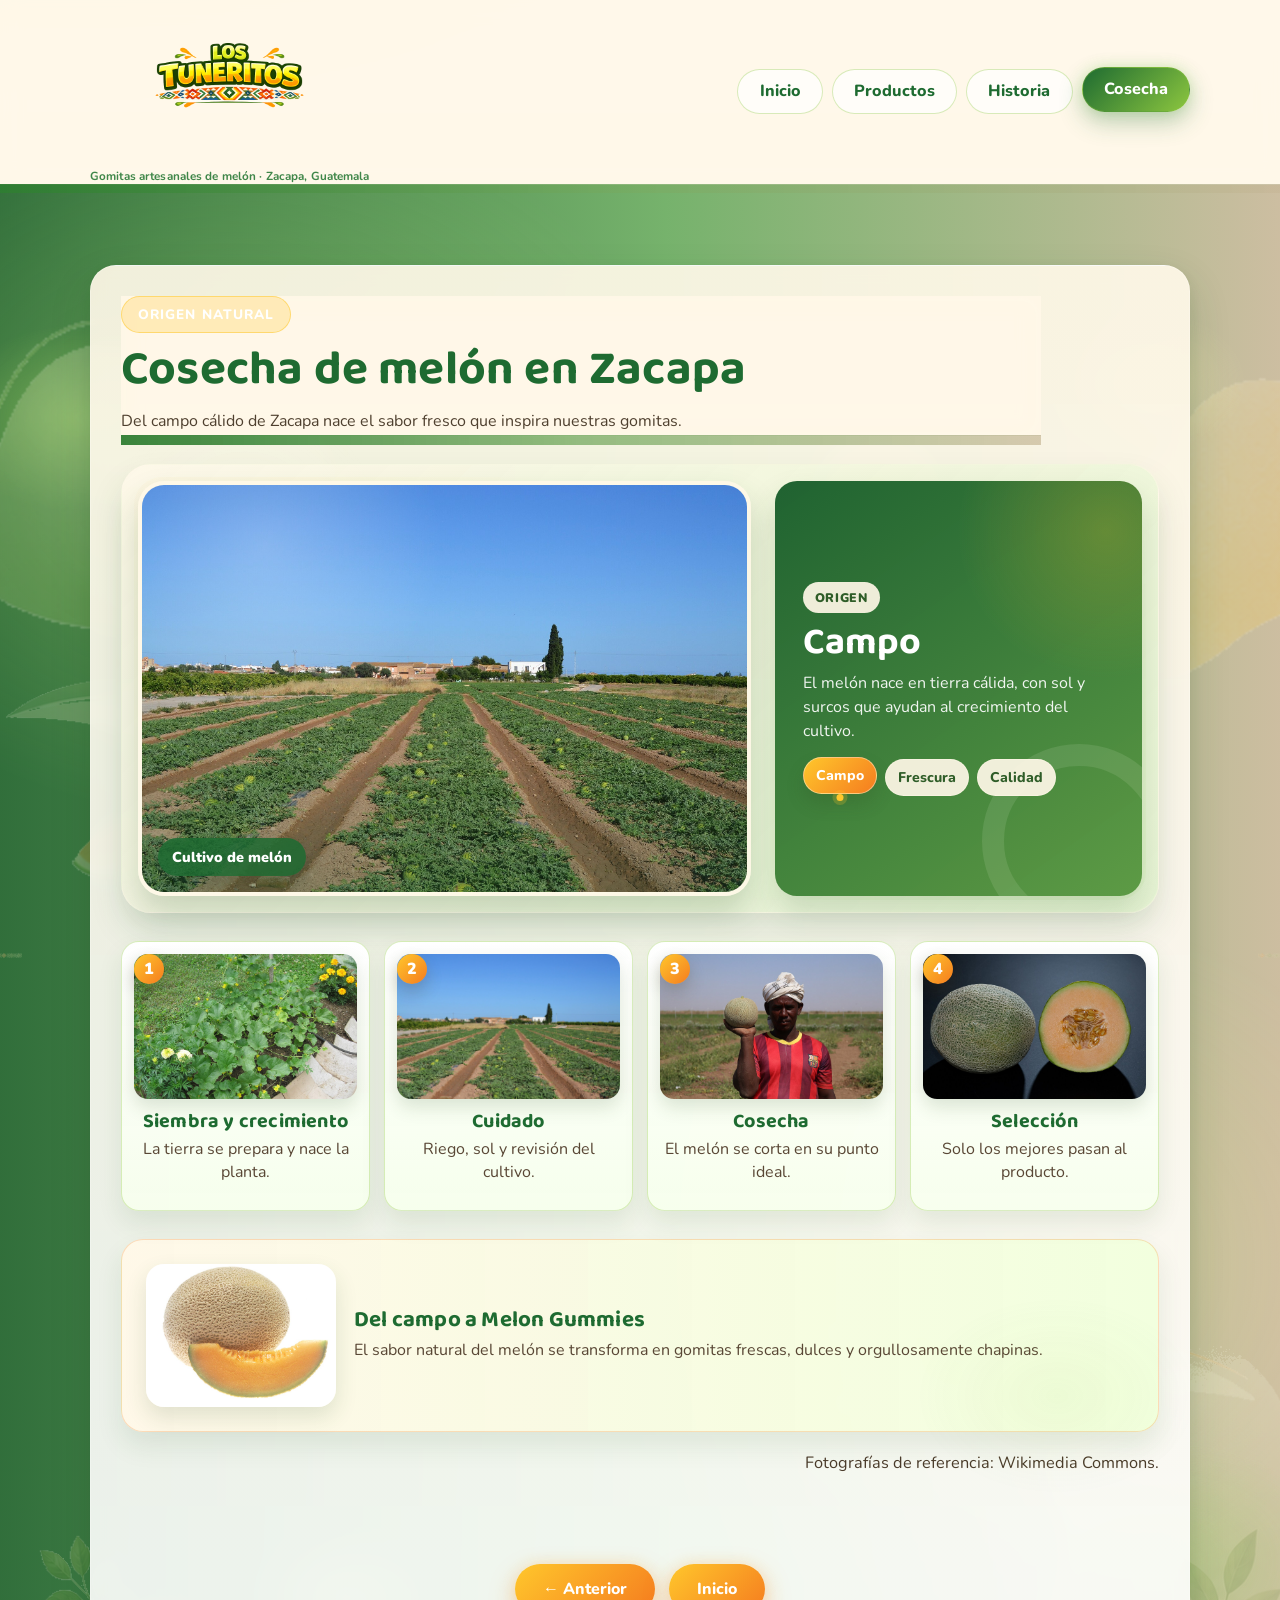
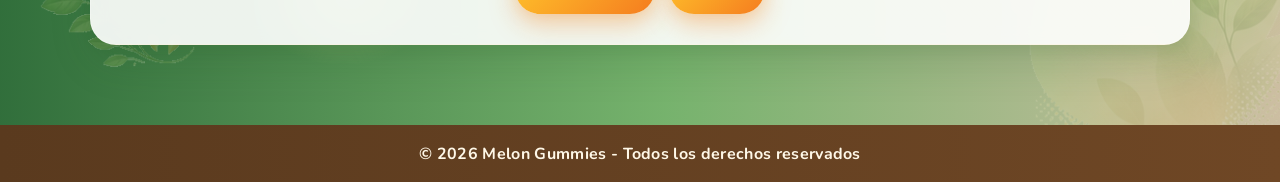
==== commit ec197c6c: "Mejorar diseno del bloque interactivo de cosecha" ====
--- a/PAGINA-PROCESO/COSECHA.HTML
+++ b/PAGINA-PROCESO/COSECHA.HTML
@@ -55,8 +55,10 @@
     <section class="harvest-hero" aria-label="Resumen visual de la cosecha">
       <figure class="harvest-photo-feature">
         <img id="harvestFeatureImage" src="cosecha-img/campo-melon.jpg" alt="Campo de cultivo de melón con surcos verdes">
+        <figcaption id="harvestFeatureCaption">Cultivo de melón</figcaption>
       </figure>
       <div class="harvest-summary">
+        <span class="harvest-kicker" id="harvestTopicKicker">Origen</span>
         <h3 id="harvestTopicTitle">Campo</h3>
         <p id="harvestTopicText">El melón nace en tierra cálida, con sol y surcos que ayudan al crecimiento del cultivo.</p>
         <div class="harvest-tags" aria-label="Valores de cosecha">
--- a/PAGINA-PROCESO/style.css
+++ b/PAGINA-PROCESO/style.css
@@ -1375,10 +1375,29 @@
 }
 
 .harvest-hero {
+  position: relative;
   display: grid;
   grid-template-columns: minmax(0, 1.25fr) minmax(260px, 0.75fr);
   gap: clamp(16px, 2.4vw, 24px);
   align-items: stretch;
+  padding: clamp(10px, 1.6vw, 16px);
+  border-radius: 30px;
+  background:
+    linear-gradient(135deg, rgba(255, 248, 232, 0.72), rgba(217, 242, 193, 0.58)),
+    rgba(255, 255, 255, 0.28);
+  border: 1px solid rgba(255, 248, 232, 0.44);
+  box-shadow: 0 18px 34px rgba(32, 82, 38, 0.12);
+}
+
+.harvest-hero::before {
+  content: "";
+  position: absolute;
+  inset: 12px;
+  z-index: -1;
+  border-radius: 28px;
+  background:
+    radial-gradient(circle at 12% 18%, rgba(255, 199, 44, 0.28), transparent 32%),
+    radial-gradient(circle at 90% 86%, rgba(140, 198, 63, 0.26), transparent 34%);
 }
 
 .harvest-field {
@@ -1393,12 +1412,25 @@
 }
 
 .harvest-photo-feature {
+  position: relative;
   min-height: clamp(250px, 34vw, 380px);
   overflow: hidden;
-  border-radius: 24px;
-  border: 1px solid rgba(140, 198, 63, 0.35);
-  box-shadow: 0 16px 30px rgba(42, 85, 39, 0.16);
+  border-radius: 26px;
+  border: 4px solid rgba(255, 248, 232, 0.72);
+  box-shadow:
+    0 18px 32px rgba(42, 85, 39, 0.22),
+    inset 0 0 0 1px rgba(255, 255, 255, 0.32);
   background: rgba(255, 248, 232, 0.58);
+}
+
+.harvest-photo-feature::after {
+  content: "";
+  position: absolute;
+  inset: 0;
+  background:
+    linear-gradient(180deg, transparent 48%, rgba(26, 70, 34, 0.34) 100%),
+    radial-gradient(circle at 20% 15%, rgba(255, 255, 255, 0.24), transparent 30%);
+  pointer-events: none;
 }
 
 .harvest-photo-feature img {
@@ -1407,6 +1439,26 @@
   min-height: inherit;
   display: block;
   object-fit: cover;
+  transition: opacity 0.22s ease, transform 0.36s ease;
+}
+
+.harvest-photo-feature img.is-changing {
+  opacity: 0.24;
+  transform: scale(1.03);
+}
+
+.harvest-photo-feature figcaption {
+  position: absolute;
+  left: 16px;
+  bottom: 16px;
+  z-index: 1;
+  border-radius: 999px;
+  padding: 9px 14px;
+  color: #fff;
+  font-weight: 900;
+  font-size: 0.9rem;
+  background: rgba(30, 107, 49, 0.86);
+  box-shadow: 0 10px 20px rgba(20, 56, 28, 0.28);
 }
 
 .field-sun {
@@ -1487,6 +1539,7 @@
 }
 
 .harvest-summary {
+  position: relative;
   display: flex;
   flex-direction: column;
   justify-content: center;
@@ -1494,9 +1547,40 @@
   padding: clamp(18px, 2.8vw, 28px);
   color: #fff;
   background:
-    linear-gradient(145deg, rgba(37, 106, 52, 0.96), rgba(100, 164, 72, 0.9)),
+    radial-gradient(circle at 90% 12%, rgba(255, 199, 44, 0.22), transparent 30%),
+    linear-gradient(145deg, rgba(31, 98, 49, 0.98), rgba(97, 158, 70, 0.94)),
     var(--verde-melon);
   box-shadow: 0 16px 30px rgba(34, 82, 36, 0.18);
+  overflow: hidden;
+}
+
+.harvest-summary::after {
+  content: "";
+  position: absolute;
+  right: -34px;
+  bottom: -42px;
+  width: 150px;
+  height: 150px;
+  border-radius: 50%;
+  border: 22px solid rgba(255, 248, 232, 0.1);
+}
+
+.harvest-summary > * {
+  position: relative;
+  z-index: 1;
+}
+
+.harvest-kicker {
+  width: fit-content;
+  margin-bottom: 10px;
+  border-radius: 999px;
+  padding: 7px 12px;
+  color: #2f5d28;
+  font-size: 0.78rem;
+  font-weight: 900;
+  letter-spacing: 0.06em;
+  text-transform: uppercase;
+  background: rgba(255, 248, 232, 0.92);
 }
 
 .harvest-summary h3 {
@@ -1507,6 +1591,17 @@
 .harvest-summary p {
   line-height: 1.5;
   color: rgba(255, 255, 255, 0.92);
+  transition: opacity 0.2s ease, transform 0.24s ease;
+}
+
+.harvest-summary h3 {
+  transition: opacity 0.2s ease, transform 0.24s ease;
+}
+
+.harvest-summary.is-changing h3,
+.harvest-summary.is-changing p {
+  opacity: 0.35;
+  transform: translateY(4px);
 }
 
 .harvest-tags {
@@ -1527,6 +1622,7 @@
 }
 
 .harvest-tag-btn {
+  position: relative;
   border: 1px solid rgba(255, 248, 232, 0.46);
   cursor: pointer;
   font-family: "Nunito", sans-serif;
@@ -1539,6 +1635,19 @@
   background: linear-gradient(135deg, var(--amarillo-frutal), var(--naranja-vibrante));
   box-shadow: 0 10px 18px rgba(46, 77, 32, 0.2);
   transform: translateY(-2px);
+}
+
+.harvest-tag-btn.is-active::after {
+  content: "";
+  position: absolute;
+  left: 50%;
+  bottom: -8px;
+  width: 7px;
+  height: 7px;
+  border-radius: 50%;
+  background: var(--amarillo-frutal);
+  transform: translateX(-50%);
+  box-shadow: 0 0 0 4px rgba(255, 199, 44, 0.22);
 }
 
 .harvest-flow {
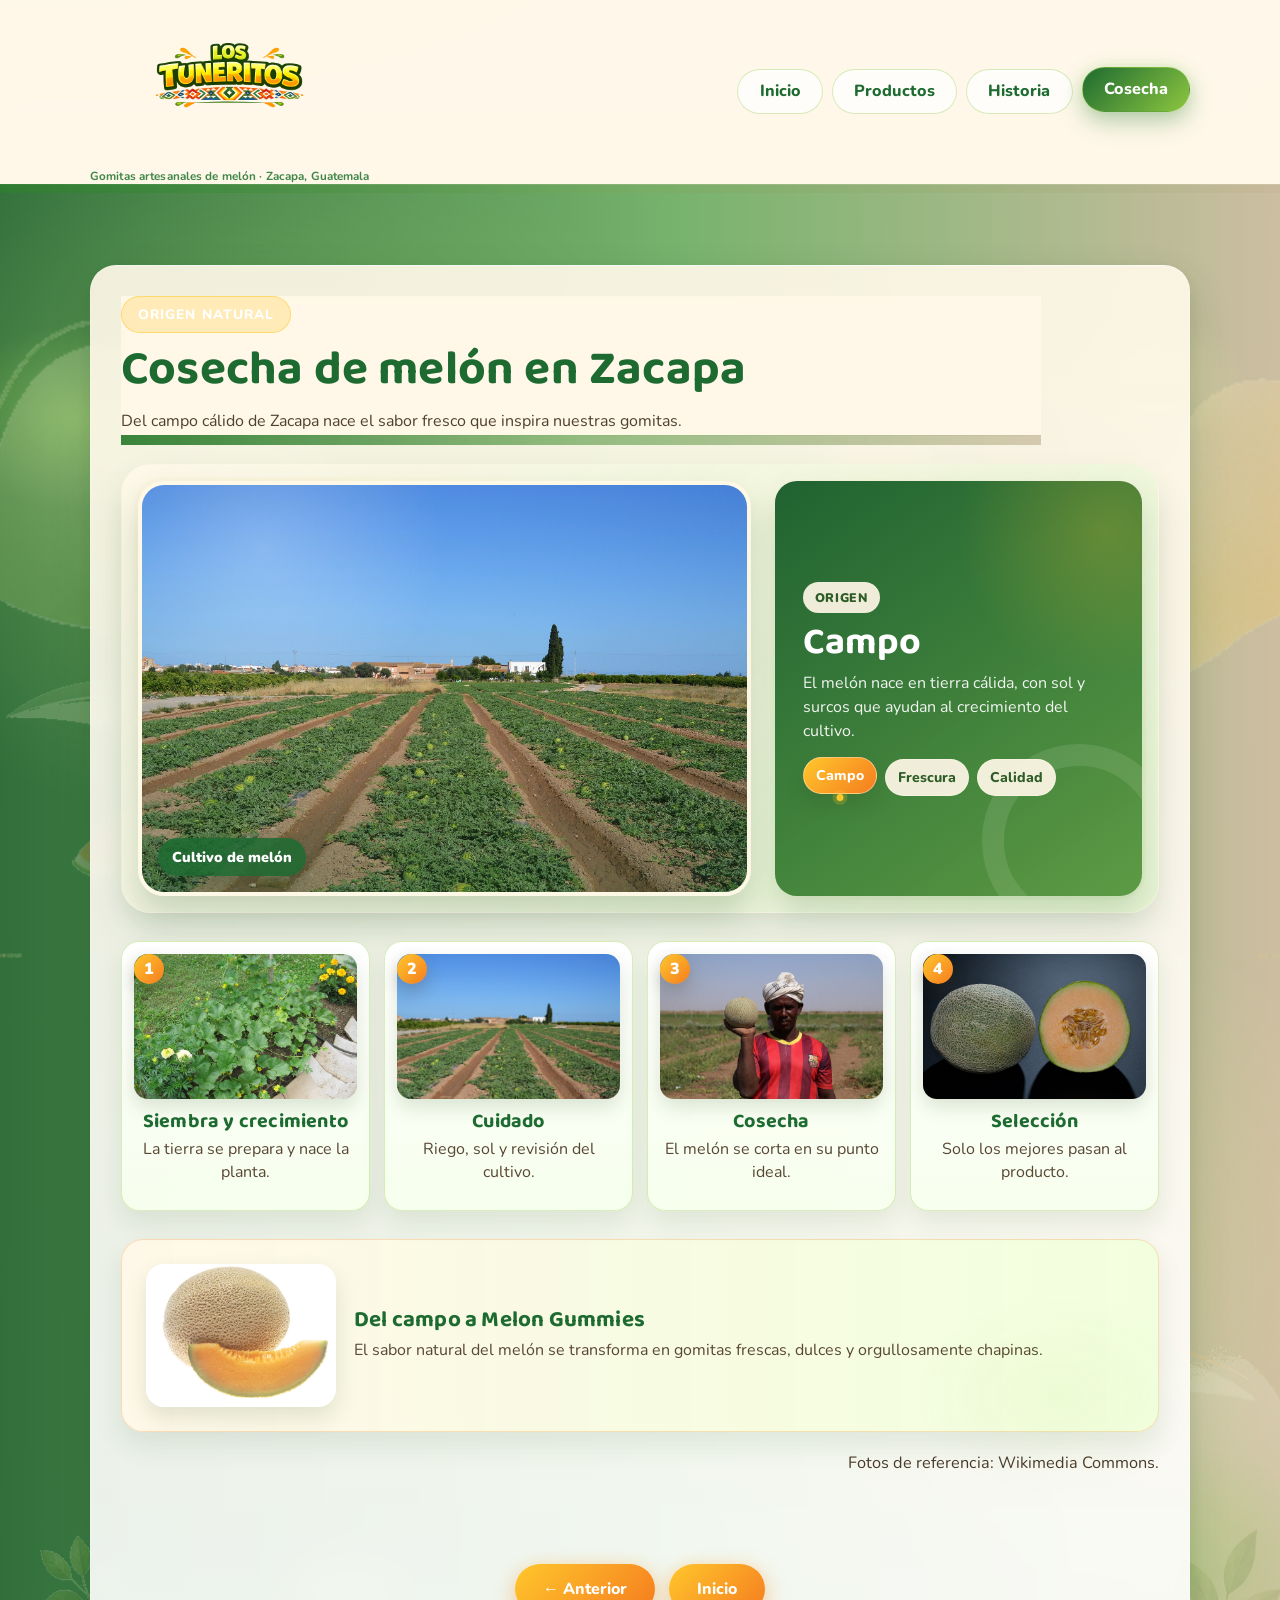
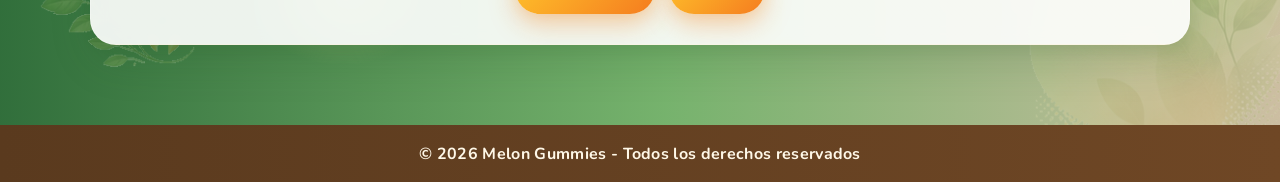
==== commit b96619c8: "Reorganizar recursos del proyecto" ====
--- a/PAGINA-PROCESO/COSECHA.HTML
+++ b/PAGINA-PROCESO/COSECHA.HTML
@@ -4,7 +4,7 @@
 <meta charset="UTF-8">
 <meta name="viewport" content="width=device-width, initial-scale=1.0">
 <title>Los Tuneritos | Cosecha</title>
-<link rel="icon" type="image/png" href="logo.png">
+<link rel="icon" type="image/png" href="REFER/logo.png">
 <link rel="preconnect" href="https://fonts.googleapis.com">
 <link rel="preconnect" href="https://fonts.gstatic.com" crossorigin>
 <link href="https://fonts.googleapis.com/css2?family=Baloo+2:wght@600;700;800&family=Nunito:wght@400;600;700;800&display=swap" rel="stylesheet">
@@ -15,7 +15,7 @@
   <div class="container nav">
     <div class="logo-stack">
       <a class="logo-btn" href="INDEX.HTML" aria-label="Ir al inicio">
-        <img src="logo.png" alt="Logo Los Tuneritos">
+        <img src="REFER/logo.png" alt="Logo Los Tuneritos">
       </a>
       <p class="logo-microcopy">Gomitas artesanales de melón · Zacapa, Guatemala</p>
     </div>
@@ -104,7 +104,7 @@
       </div>
     </section>
 
-    <p class="photo-credit">Fotografías de referencia: Wikimedia Commons.</p>
+    <p class="photo-credit">Fotos de referencia: Wikimedia Commons.</p>
 
     <div class="nav-buttons">
       <a class="btn" href="HISTORIA.HTML">&larr; Anterior</a>
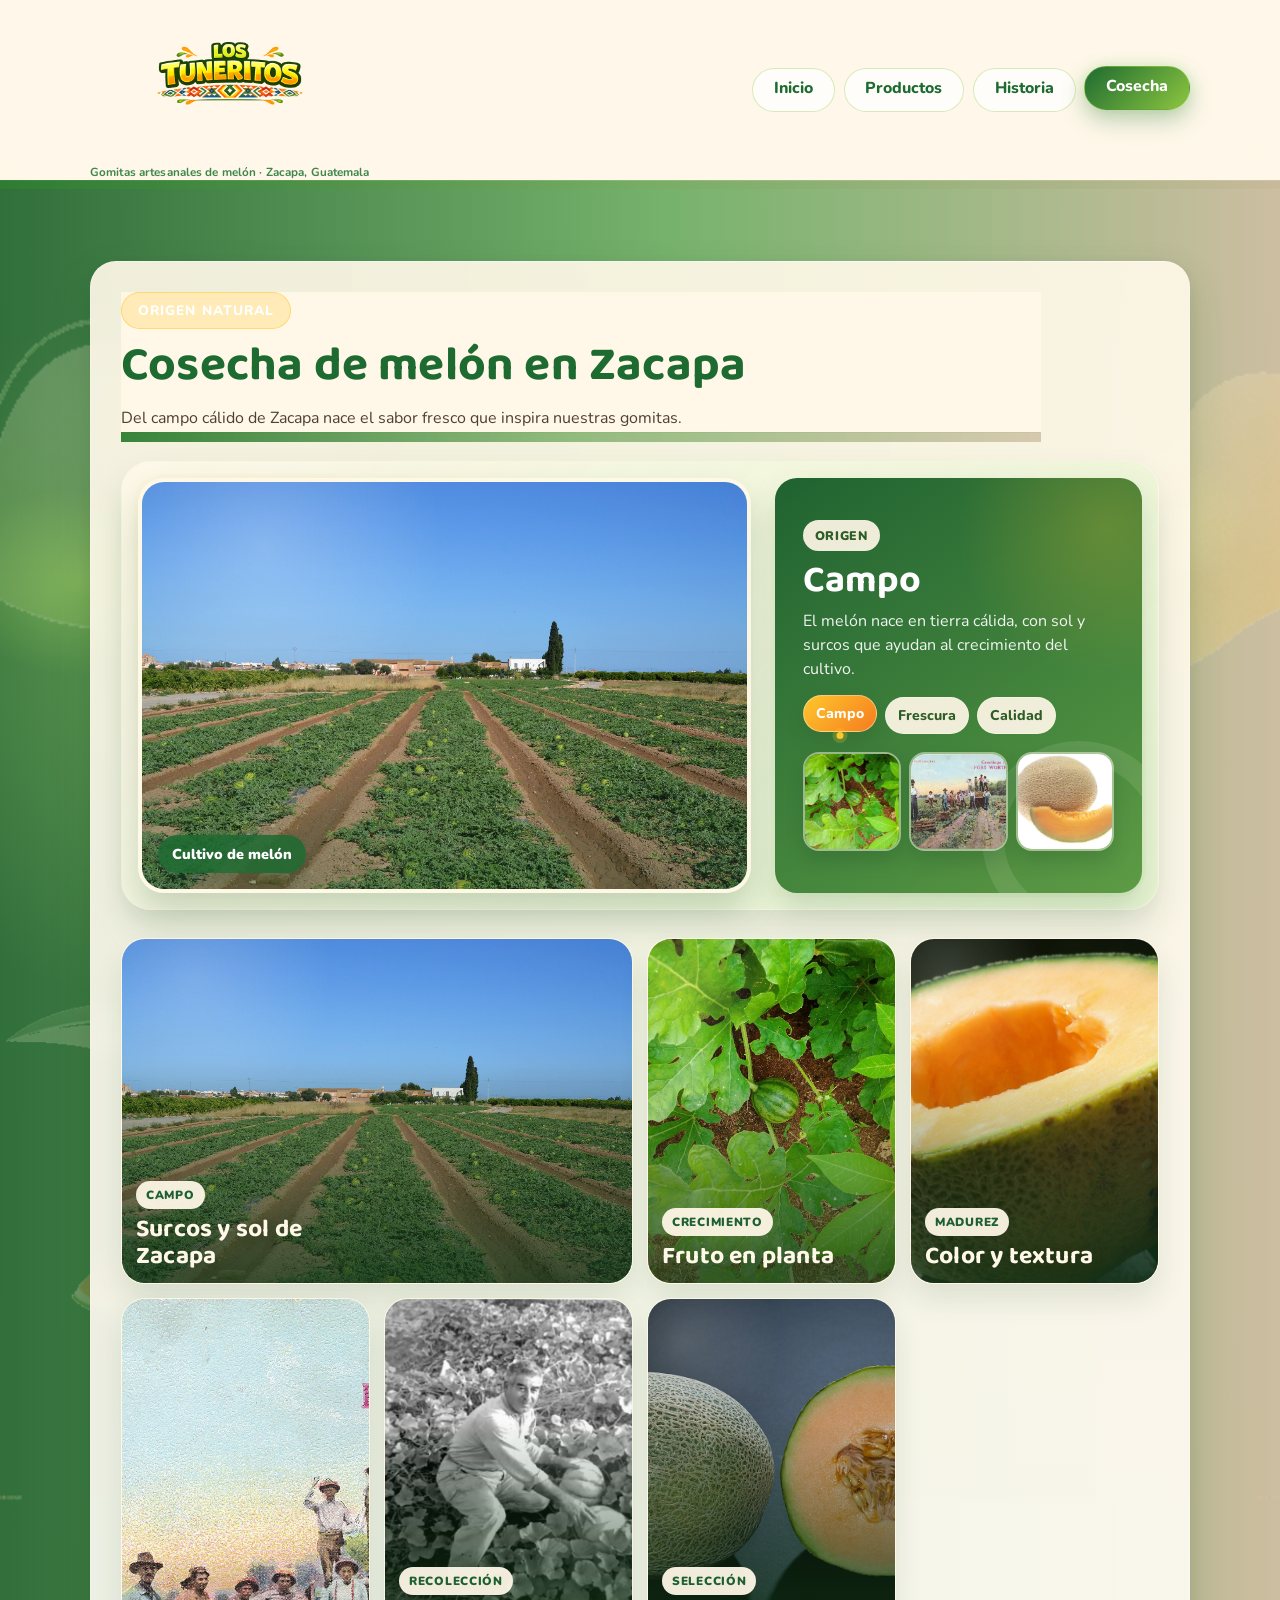
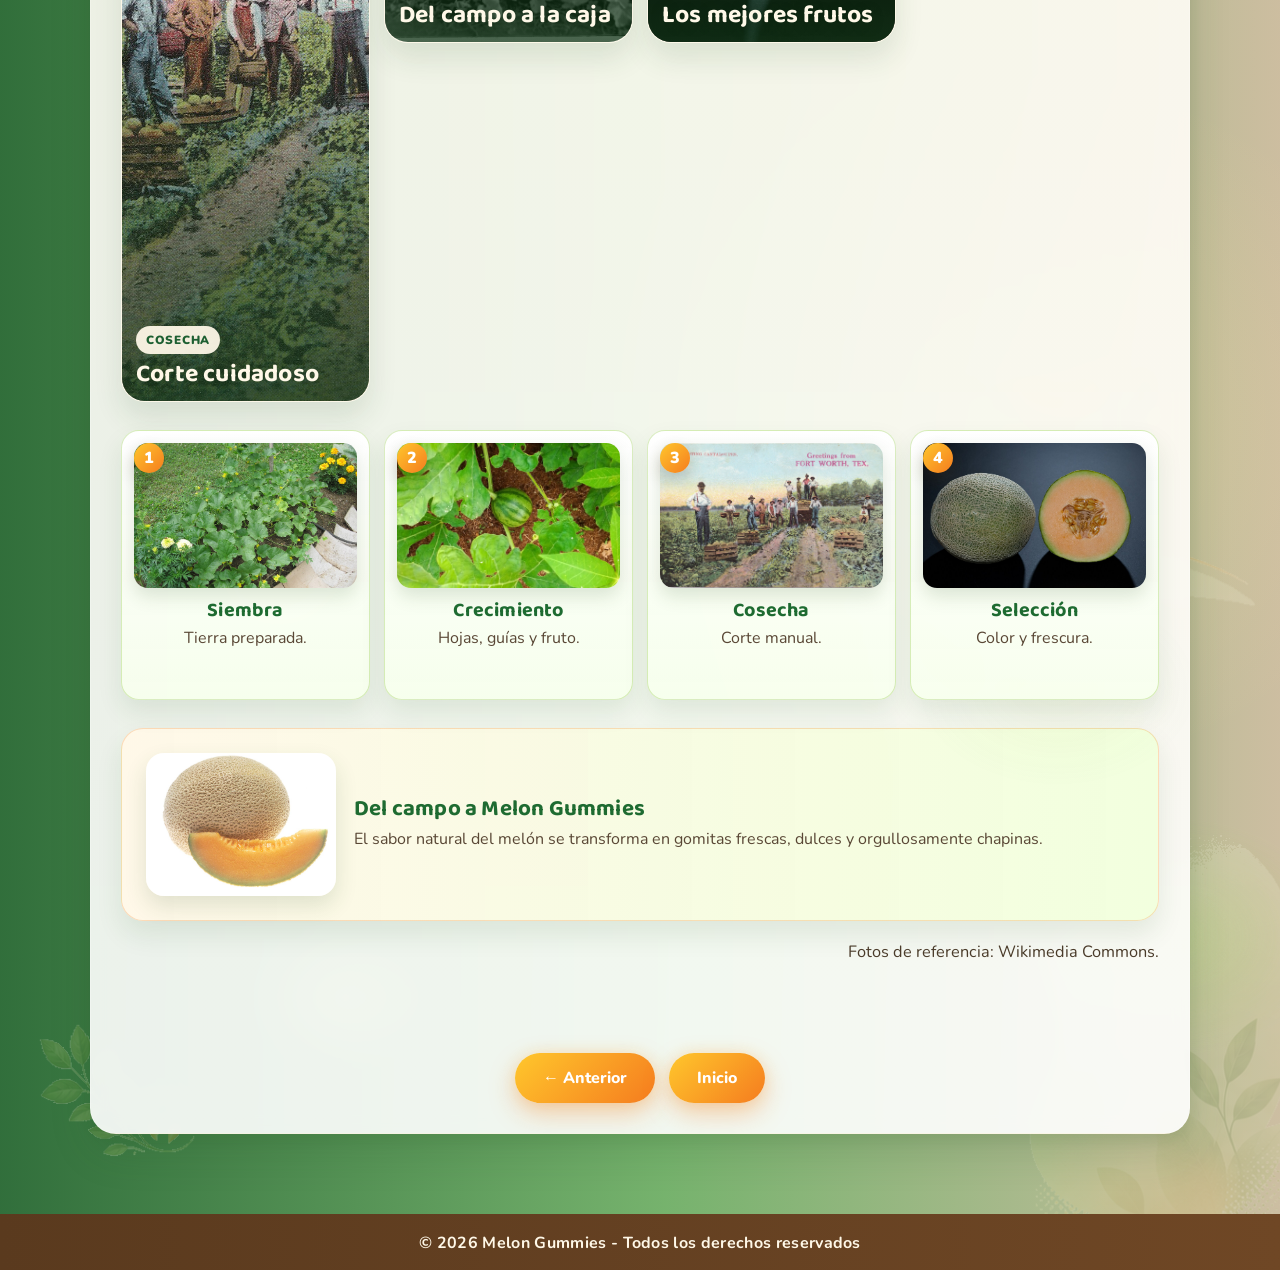
==== commit dff30f26: "Hacer mas visual la seccion cosecha" ====
--- a/PAGINA-PROCESO/COSECHA.HTML
+++ b/PAGINA-PROCESO/COSECHA.HTML
@@ -66,33 +66,83 @@
           <button class="harvest-tag-btn" type="button" data-harvest-topic="frescura" aria-pressed="false">Frescura</button>
           <button class="harvest-tag-btn" type="button" data-harvest-topic="calidad" aria-pressed="false">Calidad</button>
         </div>
+        <div class="harvest-mini-gallery" aria-label="Detalles visuales de la cosecha">
+          <img src="cosecha-img/planta-con-melon.jpg" alt="Melón creciendo entre hojas">
+          <img src="cosecha-img/cosecha-cantalupos.jpg" alt="Cosecha manual de melones">
+          <img src="cosecha-img/melon-fresco.jpg" alt="Melón fresco cortado">
+        </div>
       </div>
+    </section>
+
+    <section class="harvest-gallery" aria-label="Galería visual de la cosecha">
+      <article class="harvest-gallery-card gallery-wide">
+        <img src="cosecha-img/campo-melon.jpg" alt="Campo de melón con surcos verdes">
+        <div>
+          <span>Campo</span>
+          <h3>Surcos y sol de Zacapa</h3>
+        </div>
+      </article>
+      <article class="harvest-gallery-card">
+        <img src="cosecha-img/planta-con-melon.jpg" alt="Planta de melón con fruto en crecimiento">
+        <div>
+          <span>Crecimiento</span>
+          <h3>Fruto en planta</h3>
+        </div>
+      </article>
+      <article class="harvest-gallery-card">
+        <img src="cosecha-img/melon-en-planta.jpg" alt="Melón creciendo sobre la tierra">
+        <div>
+          <span>Madurez</span>
+          <h3>Color y textura</h3>
+        </div>
+      </article>
+      <article class="harvest-gallery-card gallery-tall">
+        <img src="cosecha-img/cosecha-cantalupos.jpg" alt="Trabajadores realizando cosecha manual de melones">
+        <div>
+          <span>Cosecha</span>
+          <h3>Corte cuidadoso</h3>
+        </div>
+      </article>
+      <article class="harvest-gallery-card">
+        <img src="cosecha-img/cosecha-canastas.jpg" alt="Melones cosechados reunidos en canastas">
+        <div>
+          <span>Recolección</span>
+          <h3>Del campo a la caja</h3>
+        </div>
+      </article>
+      <article class="harvest-gallery-card">
+        <img src="cosecha-img/seleccion-melones.jpg" alt="Melones listos para selección de calidad">
+        <div>
+          <span>Selección</span>
+          <h3>Los mejores frutos</h3>
+        </div>
+      </article>
     </section>
 
     <section class="harvest-flow" aria-label="Proceso visual de cosecha">
       <article class="harvest-card">
         <img src="cosecha-img/planta-melon.jpg" alt="Planta de melón creciendo en el campo">
         <span>1</span>
-        <h3>Siembra y crecimiento</h3>
-        <p>La tierra se prepara y nace la planta.</p>
+        <h3>Siembra</h3>
+        <p>Tierra preparada.</p>
       </article>
       <article class="harvest-card">
-        <img src="cosecha-img/campo-melon.jpg" alt="Campo de melón cuidado durante el cultivo">
+        <img src="cosecha-img/planta-con-melon.jpg" alt="Melón joven creciendo en la planta">
         <span>2</span>
-        <h3>Cuidado</h3>
-        <p>Riego, sol y revisión del cultivo.</p>
+        <h3>Crecimiento</h3>
+        <p>Hojas, guías y fruto.</p>
       </article>
       <article class="harvest-card">
-        <img src="cosecha-img/cosecha-manual.jpg" alt="Agricultor mostrando melones recién cosechados">
+        <img src="cosecha-img/cosecha-cantalupos.jpg" alt="Cosecha manual de melones maduros">
         <span>3</span>
         <h3>Cosecha</h3>
-        <p>El melón se corta en su punto ideal.</p>
+        <p>Corte manual.</p>
       </article>
       <article class="harvest-card">
         <img src="cosecha-img/seleccion-melones.jpg" alt="Melón fresco cortado y entero para selección">
         <span>4</span>
         <h3>Selección</h3>
-        <p>Solo los mejores pasan al producto.</p>
+        <p>Color y frescura.</p>
       </article>
     </section>
 
--- a/PAGINA-PROCESO/style.css
+++ b/PAGINA-PROCESO/style.css
@@ -1650,6 +1650,104 @@
   box-shadow: 0 0 0 4px rgba(255, 199, 44, 0.22);
 }
 
+.harvest-mini-gallery {
+  display: grid;
+  grid-template-columns: repeat(3, minmax(0, 1fr));
+  gap: 8px;
+  margin-top: 18px;
+}
+
+.harvest-mini-gallery img {
+  width: 100%;
+  aspect-ratio: 1 / 1;
+  display: block;
+  object-fit: cover;
+  border-radius: 16px;
+  border: 2px solid rgba(255, 248, 232, 0.48);
+  box-shadow: 0 10px 18px rgba(18, 61, 28, 0.2);
+}
+
+.harvest-gallery {
+  display: grid;
+  grid-template-columns: repeat(4, minmax(0, 1fr));
+  grid-auto-rows: minmax(190px, 1fr);
+  gap: 14px;
+}
+
+.harvest-gallery-card {
+  position: relative;
+  min-height: 190px;
+  overflow: hidden;
+  border-radius: 24px;
+  border: 1px solid rgba(255, 248, 232, 0.54);
+  background: rgba(255, 248, 232, 0.62);
+  box-shadow: 0 16px 28px rgba(44, 84, 40, 0.12);
+}
+
+.harvest-gallery-card::before {
+  content: "";
+  position: absolute;
+  inset: 0;
+  z-index: 1;
+  background:
+    linear-gradient(180deg, rgba(21, 56, 26, 0.02) 36%, rgba(20, 55, 25, 0.78) 100%),
+    radial-gradient(circle at 14% 12%, rgba(255, 255, 255, 0.2), transparent 26%);
+  pointer-events: none;
+}
+
+.harvest-gallery-card img {
+  width: 100%;
+  height: 100%;
+  display: block;
+  object-fit: cover;
+  transform: scale(1.01);
+  transition: transform 0.35s ease, filter 0.35s ease;
+}
+
+.harvest-gallery-card:hover img {
+  filter: saturate(1.05) contrast(1.03);
+  transform: scale(1.06);
+}
+
+.harvest-gallery-card div {
+  position: absolute;
+  left: 14px;
+  right: 14px;
+  bottom: 14px;
+  z-index: 2;
+  color: #fff8e8;
+}
+
+.harvest-gallery-card span {
+  display: inline-flex;
+  width: fit-content;
+  margin-bottom: 7px;
+  border-radius: 999px;
+  padding: 6px 10px;
+  color: #1d5f31;
+  font-size: 0.74rem;
+  font-weight: 900;
+  text-transform: uppercase;
+  letter-spacing: 0.06em;
+  background: rgba(255, 248, 232, 0.94);
+}
+
+.harvest-gallery-card h3 {
+  max-width: 14rem;
+  color: #fff8e8;
+  font-size: clamp(1.1rem, 2.2vw, 1.55rem);
+  line-height: 1.05;
+  text-shadow: 0 3px 12px rgba(20, 45, 19, 0.34);
+}
+
+.gallery-wide {
+  grid-column: span 2;
+}
+
+.gallery-tall {
+  grid-row: span 2;
+}
+
 .harvest-flow {
   display: grid;
   grid-template-columns: repeat(4, minmax(0, 1fr));
@@ -2048,6 +2146,10 @@
     grid-template-columns: repeat(2, minmax(0, 1fr));
   }
 
+  .harvest-gallery {
+    grid-template-columns: repeat(2, minmax(0, 1fr));
+  }
+
   .historia-nav {
     order: 4;
   }
@@ -2216,6 +2318,7 @@
 
   .team-grid,
   .historia-highlight-grid,
+  .harvest-gallery,
   .harvest-flow,
   .cosecha-info-grid,
   .cosecha-steps-grid,
@@ -2223,6 +2326,20 @@
     grid-template-columns: 1fr;
   }
 
+  .harvest-gallery {
+    grid-auto-rows: minmax(210px, auto);
+  }
+
+  .gallery-wide,
+  .gallery-tall {
+    grid-column: auto;
+    grid-row: auto;
+  }
+
+  .harvest-mini-gallery {
+    grid-template-columns: repeat(3, minmax(70px, 1fr));
+  }
+
   .harvest-field {
     min-height: 230px;
     border-radius: 18px;
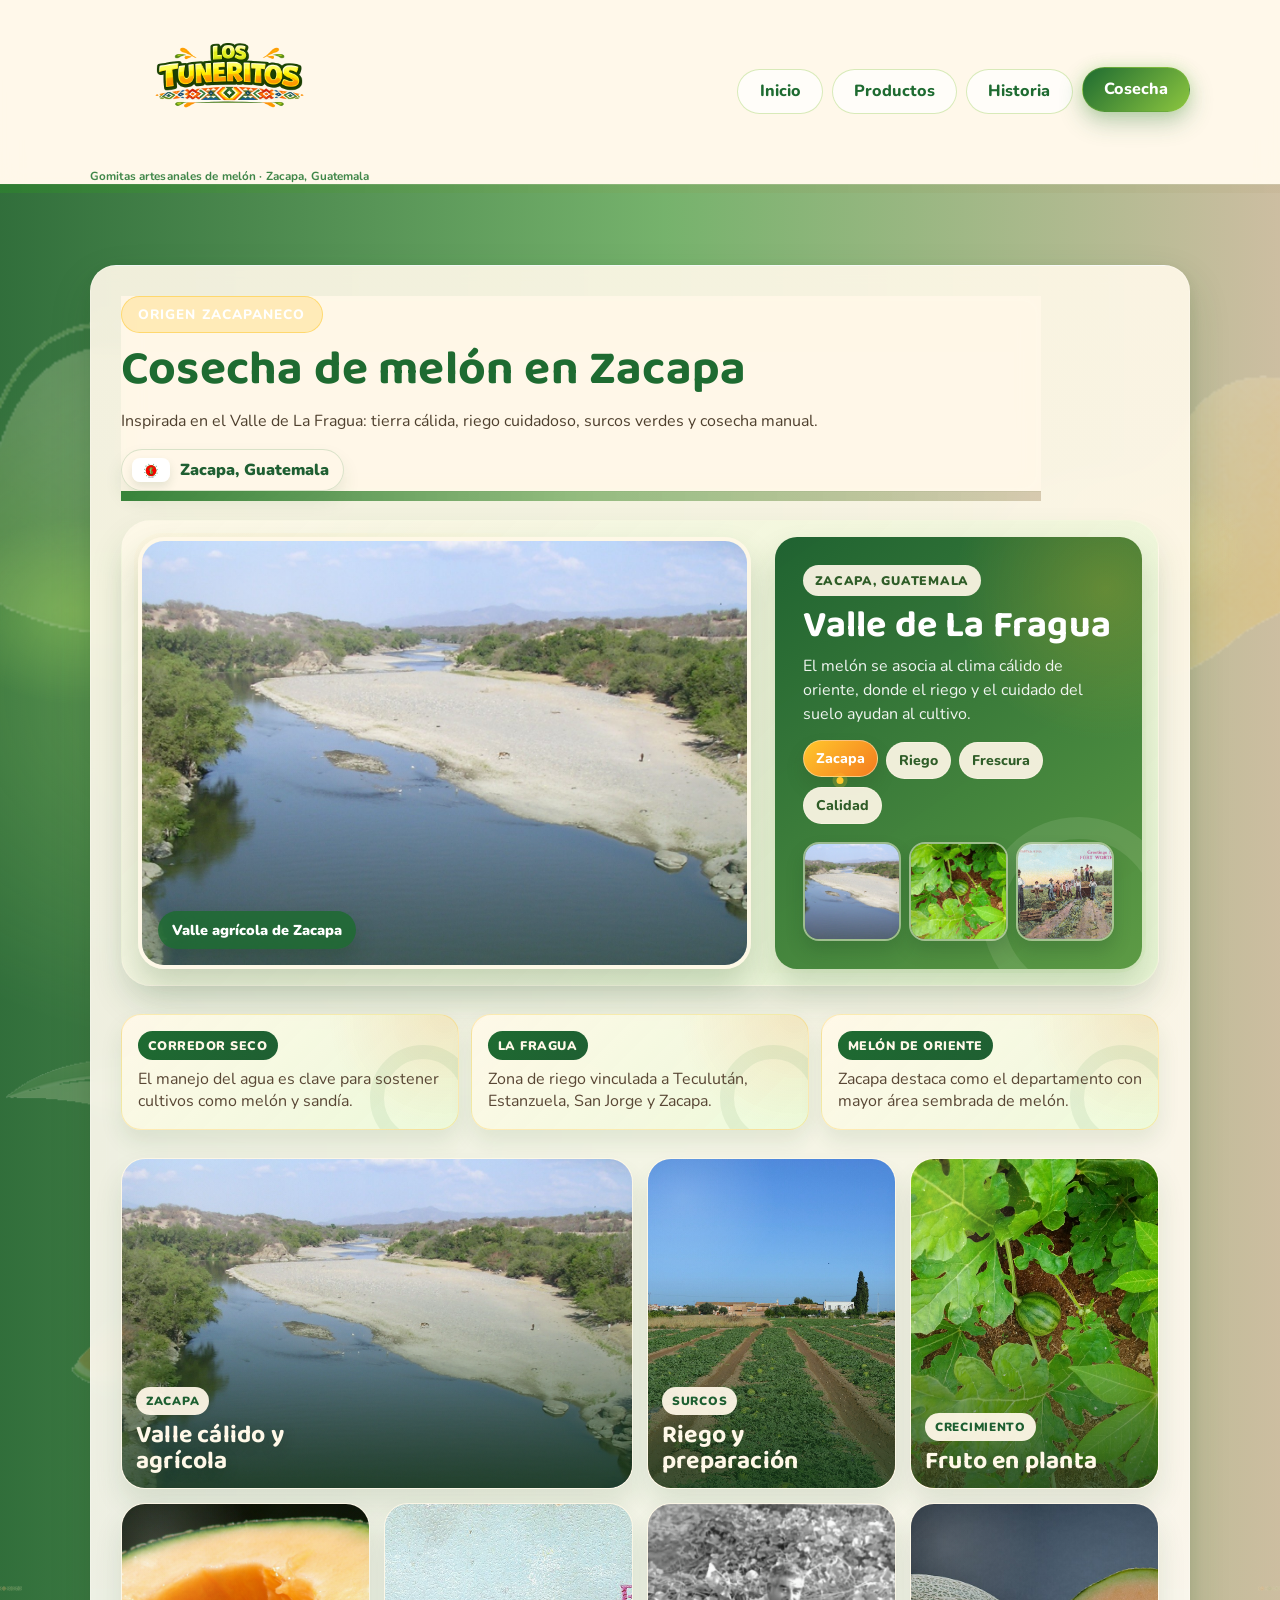
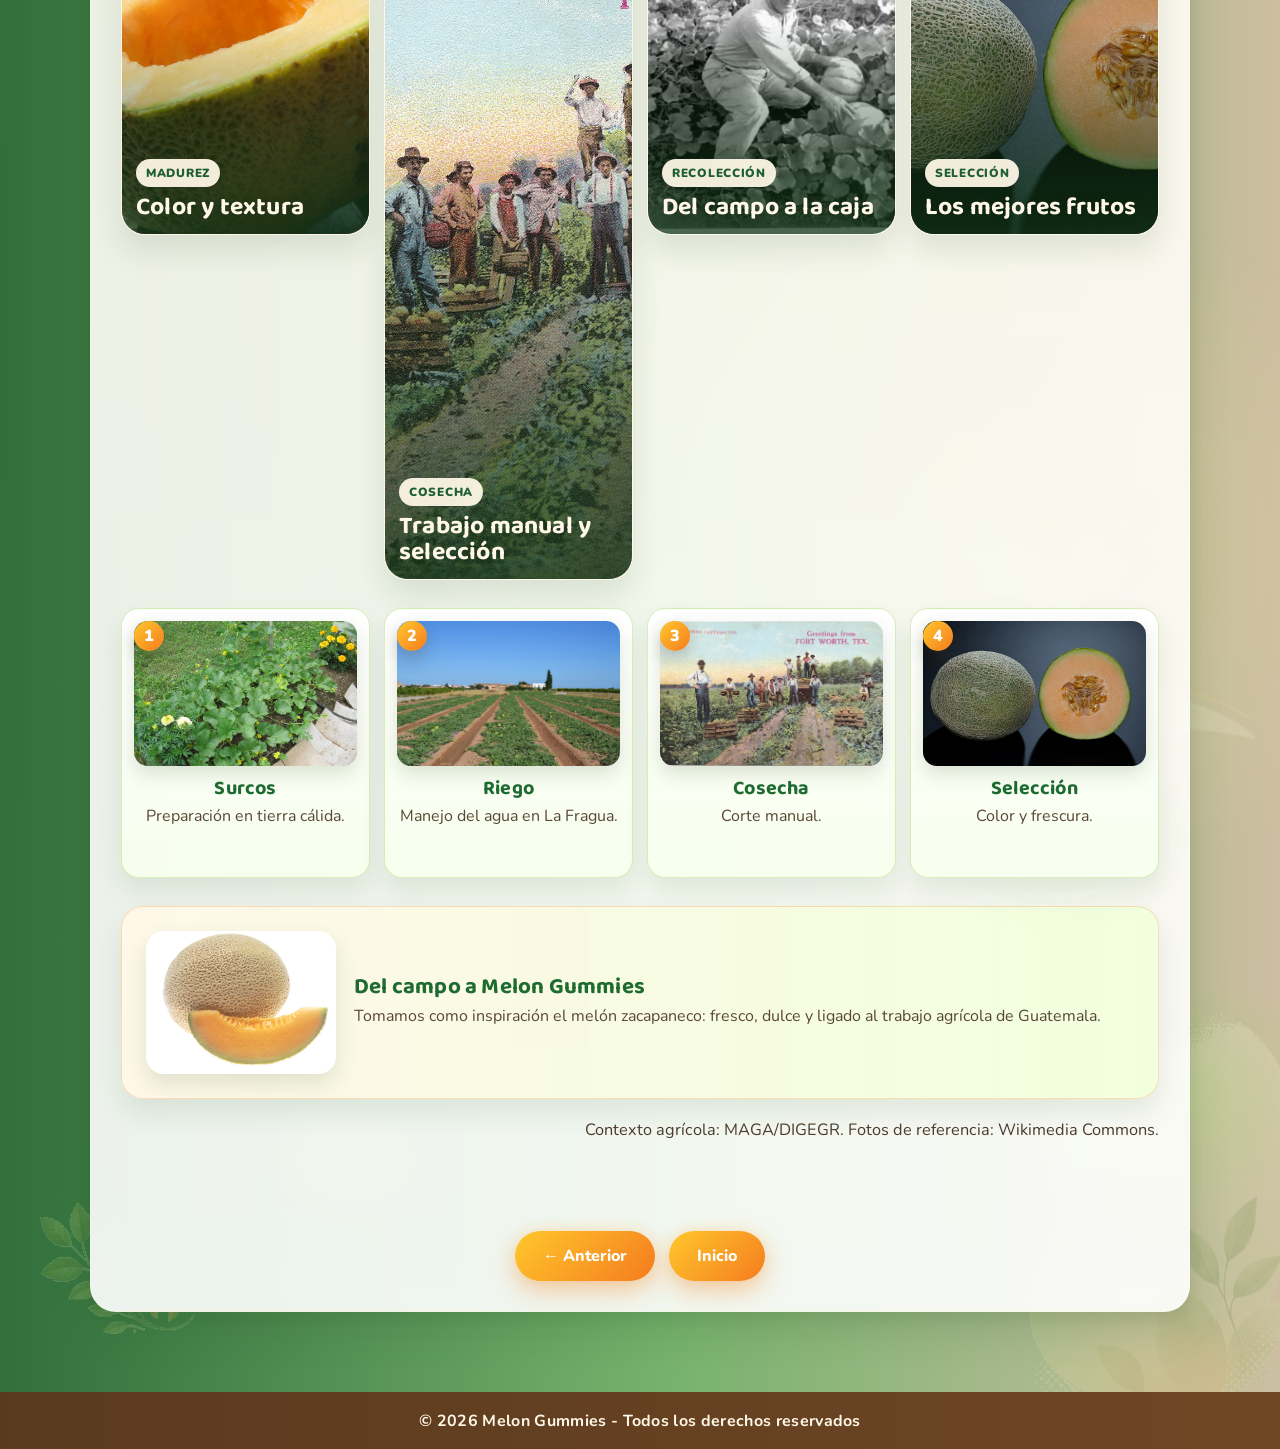
==== commit 8a845ed4: "Ajustar cosecha al contexto de Zacapa" ====
--- a/PAGINA-PROCESO/COSECHA.HTML
+++ b/PAGINA-PROCESO/COSECHA.HTML
@@ -47,39 +47,66 @@
 
   <div class="container section-panel cosecha-panel cosecha-visual">
     <header class="cosecha-header">
-      <span class="tagline">Origen natural</span>
+      <span class="tagline">Origen zacapaneco</span>
       <h2>Cosecha de melón en Zacapa</h2>
-      <p>Del campo cálido de Zacapa nace el sabor fresco que inspira nuestras gomitas.</p>
+      <p>Inspirada en el Valle de La Fragua: tierra cálida, riego cuidadoso, surcos verdes y cosecha manual.</p>
+      <div class="zacapa-origin-badge" aria-label="Inspirado en Zacapa, Guatemala">
+        <img src="cosecha-img/zacapa-bandera.svg" alt="">
+        <span>Zacapa, Guatemala</span>
+      </div>
     </header>
 
     <section class="harvest-hero" aria-label="Resumen visual de la cosecha">
       <figure class="harvest-photo-feature">
-        <img id="harvestFeatureImage" src="cosecha-img/campo-melon.jpg" alt="Campo de cultivo de melón con surcos verdes">
-        <figcaption id="harvestFeatureCaption">Cultivo de melón</figcaption>
+        <img id="harvestFeatureImage" src="cosecha-img/zacapa-motagua.jpg" alt="Paisaje cálido del valle de Zacapa, Guatemala">
+        <figcaption id="harvestFeatureCaption">Valle agrícola de Zacapa</figcaption>
       </figure>
       <div class="harvest-summary">
-        <span class="harvest-kicker" id="harvestTopicKicker">Origen</span>
-        <h3 id="harvestTopicTitle">Campo</h3>
-        <p id="harvestTopicText">El melón nace en tierra cálida, con sol y surcos que ayudan al crecimiento del cultivo.</p>
+        <span class="harvest-kicker" id="harvestTopicKicker">Zacapa, Guatemala</span>
+        <h3 id="harvestTopicTitle">Valle de La Fragua</h3>
+        <p id="harvestTopicText">El melón se asocia al clima cálido de oriente, donde el riego y el cuidado del suelo ayudan al cultivo.</p>
         <div class="harvest-tags" aria-label="Valores de cosecha">
-          <button class="harvest-tag-btn is-active" type="button" data-harvest-topic="campo" aria-pressed="true">Campo</button>
+          <button class="harvest-tag-btn is-active" type="button" data-harvest-topic="zacapa" aria-pressed="true">Zacapa</button>
+          <button class="harvest-tag-btn" type="button" data-harvest-topic="riego" aria-pressed="false">Riego</button>
           <button class="harvest-tag-btn" type="button" data-harvest-topic="frescura" aria-pressed="false">Frescura</button>
           <button class="harvest-tag-btn" type="button" data-harvest-topic="calidad" aria-pressed="false">Calidad</button>
         </div>
         <div class="harvest-mini-gallery" aria-label="Detalles visuales de la cosecha">
+          <img src="cosecha-img/zacapa-motagua.jpg" alt="Paisaje de Zacapa">
           <img src="cosecha-img/planta-con-melon.jpg" alt="Melón creciendo entre hojas">
           <img src="cosecha-img/cosecha-cantalupos.jpg" alt="Cosecha manual de melones">
-          <img src="cosecha-img/melon-fresco.jpg" alt="Melón fresco cortado">
         </div>
       </div>
     </section>
 
+    <section class="zacapa-context" aria-label="Contexto agrícola de Zacapa">
+      <article>
+        <span>Corredor seco</span>
+        <p>El manejo del agua es clave para sostener cultivos como melón y sandía.</p>
+      </article>
+      <article>
+        <span>La Fragua</span>
+        <p>Zona de riego vinculada a Teculután, Estanzuela, San Jorge y Zacapa.</p>
+      </article>
+      <article>
+        <span>Melón de oriente</span>
+        <p>Zacapa destaca como el departamento con mayor área sembrada de melón.</p>
+      </article>
+    </section>
+
     <section class="harvest-gallery" aria-label="Galería visual de la cosecha">
       <article class="harvest-gallery-card gallery-wide">
+        <img src="cosecha-img/zacapa-motagua.jpg" alt="Paisaje cálido del valle de Zacapa">
+        <div>
+          <span>Zacapa</span>
+          <h3>Valle cálido y agrícola</h3>
+        </div>
+      </article>
+      <article class="harvest-gallery-card">
         <img src="cosecha-img/campo-melon.jpg" alt="Campo de melón con surcos verdes">
         <div>
-          <span>Campo</span>
-          <h3>Surcos y sol de Zacapa</h3>
+          <span>Surcos</span>
+          <h3>Riego y preparación</h3>
         </div>
       </article>
       <article class="harvest-gallery-card">
@@ -100,7 +127,7 @@
         <img src="cosecha-img/cosecha-cantalupos.jpg" alt="Trabajadores realizando cosecha manual de melones">
         <div>
           <span>Cosecha</span>
-          <h3>Corte cuidadoso</h3>
+          <h3>Trabajo manual y selección</h3>
         </div>
       </article>
       <article class="harvest-gallery-card">
@@ -123,14 +150,14 @@
       <article class="harvest-card">
         <img src="cosecha-img/planta-melon.jpg" alt="Planta de melón creciendo en el campo">
         <span>1</span>
-        <h3>Siembra</h3>
-        <p>Tierra preparada.</p>
+        <h3>Surcos</h3>
+        <p>Preparación en tierra cálida.</p>
       </article>
       <article class="harvest-card">
-        <img src="cosecha-img/planta-con-melon.jpg" alt="Melón joven creciendo en la planta">
+        <img src="cosecha-img/campo-melon.jpg" alt="Campo de melón con riego y surcos">
         <span>2</span>
-        <h3>Crecimiento</h3>
-        <p>Hojas, guías y fruto.</p>
+        <h3>Riego</h3>
+        <p>Manejo del agua en La Fragua.</p>
       </article>
       <article class="harvest-card">
         <img src="cosecha-img/cosecha-cantalupos.jpg" alt="Cosecha manual de melones maduros">
@@ -150,11 +177,11 @@
       <img class="finish-photo" src="cosecha-img/melon-fresco.jpg" alt="Melón fresco cortado listo para procesar">
       <div>
         <h3>Del campo a Melon Gummies</h3>
-        <p>El sabor natural del melón se transforma en gomitas frescas, dulces y orgullosamente chapinas.</p>
+        <p>Tomamos como inspiración el melón zacapaneco: fresco, dulce y ligado al trabajo agrícola de Guatemala.</p>
       </div>
     </section>
 
-    <p class="photo-credit">Fotos de referencia: Wikimedia Commons.</p>
+    <p class="photo-credit">Contexto agrícola: MAGA/DIGEGR. Fotos de referencia: Wikimedia Commons.</p>
 
     <div class="nav-buttons">
       <a class="btn" href="HISTORIA.HTML">&larr; Anterior</a>
--- a/PAGINA-PROCESO/style.css
+++ b/PAGINA-PROCESO/style.css
@@ -1374,6 +1374,29 @@
   line-height: 1.62;
 }
 
+.zacapa-origin-badge {
+  width: fit-content;
+  display: inline-flex;
+  align-items: center;
+  gap: 10px;
+  margin-top: 14px;
+  border-radius: 999px;
+  padding: 8px 14px 8px 10px;
+  color: #1f5f32;
+  font-weight: 900;
+  background: rgba(255, 248, 232, 0.82);
+  border: 1px solid rgba(47, 125, 59, 0.18);
+  box-shadow: 0 10px 18px rgba(44, 84, 40, 0.1);
+}
+
+.zacapa-origin-badge img {
+  width: 38px;
+  height: 24px;
+  object-fit: cover;
+  border-radius: 8px;
+  box-shadow: 0 5px 10px rgba(44, 84, 40, 0.12);
+}
+
 .harvest-hero {
   position: relative;
   display: grid;
@@ -1648,6 +1671,55 @@
   background: var(--amarillo-frutal);
   transform: translateX(-50%);
   box-shadow: 0 0 0 4px rgba(255, 199, 44, 0.22);
+}
+
+.zacapa-context {
+  display: grid;
+  grid-template-columns: repeat(3, minmax(0, 1fr));
+  gap: 12px;
+}
+
+.zacapa-context article {
+  position: relative;
+  overflow: hidden;
+  border-radius: 20px;
+  padding: 16px;
+  border: 1px solid rgba(255, 199, 44, 0.28);
+  background:
+    radial-gradient(circle at 96% 0%, rgba(245, 124, 31, 0.14), transparent 34%),
+    linear-gradient(135deg, rgba(255, 248, 232, 0.96), rgba(235, 250, 217, 0.9));
+  box-shadow: 0 12px 22px rgba(44, 84, 40, 0.1);
+}
+
+.zacapa-context article::after {
+  content: "";
+  position: absolute;
+  right: -18px;
+  bottom: -22px;
+  width: 78px;
+  height: 78px;
+  border-radius: 50%;
+  border: 14px solid rgba(47, 125, 59, 0.08);
+}
+
+.zacapa-context span {
+  display: inline-flex;
+  margin-bottom: 8px;
+  border-radius: 999px;
+  padding: 6px 10px;
+  color: #fff8e8;
+  font-size: 0.78rem;
+  font-weight: 900;
+  letter-spacing: 0.04em;
+  text-transform: uppercase;
+  background: linear-gradient(135deg, var(--verde-melon), #1f5f32);
+}
+
+.zacapa-context p {
+  position: relative;
+  z-index: 1;
+  color: #594735;
+  line-height: 1.42;
 }
 
 .harvest-mini-gallery {
@@ -2150,6 +2222,10 @@
     grid-template-columns: repeat(2, minmax(0, 1fr));
   }
 
+  .zacapa-context {
+    grid-template-columns: 1fr;
+  }
+
   .historia-nav {
     order: 4;
   }
@@ -2318,6 +2394,7 @@
 
   .team-grid,
   .historia-highlight-grid,
+  .zacapa-context,
   .harvest-gallery,
   .harvest-flow,
   .cosecha-info-grid,
